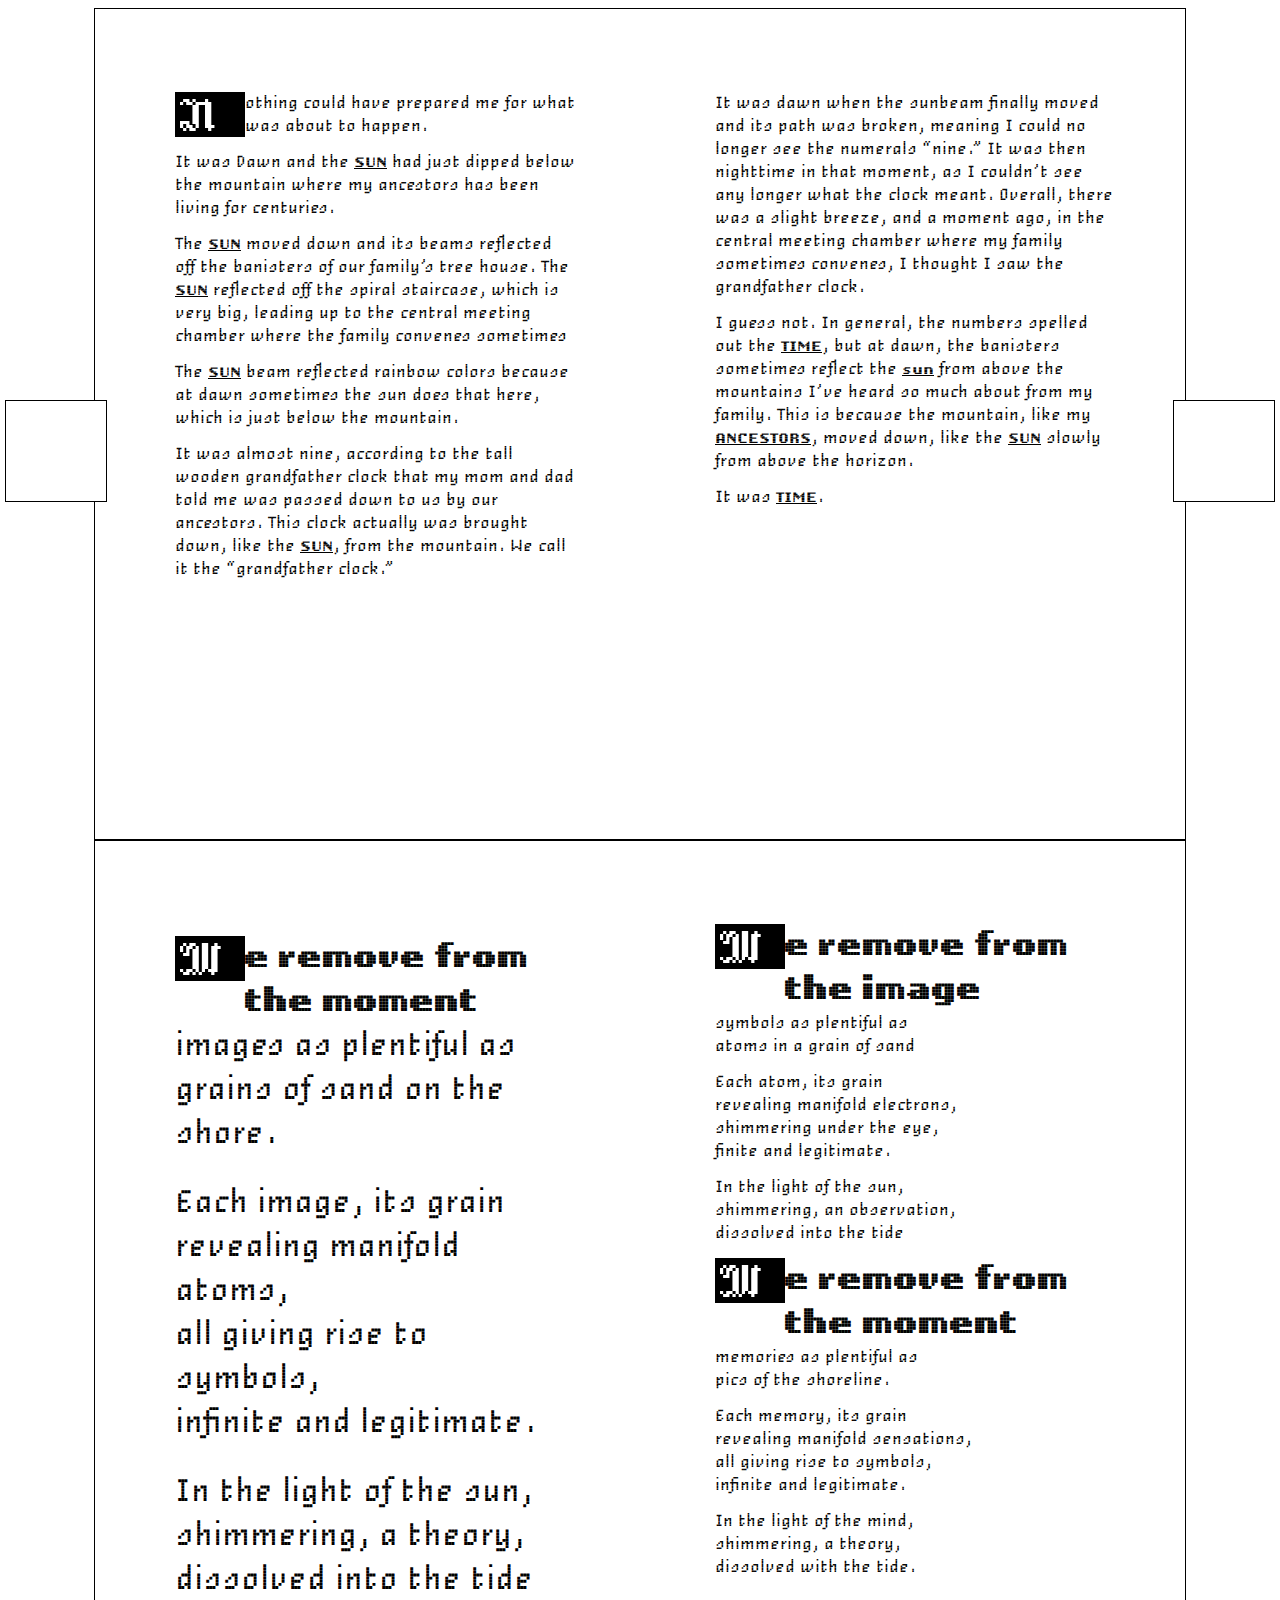
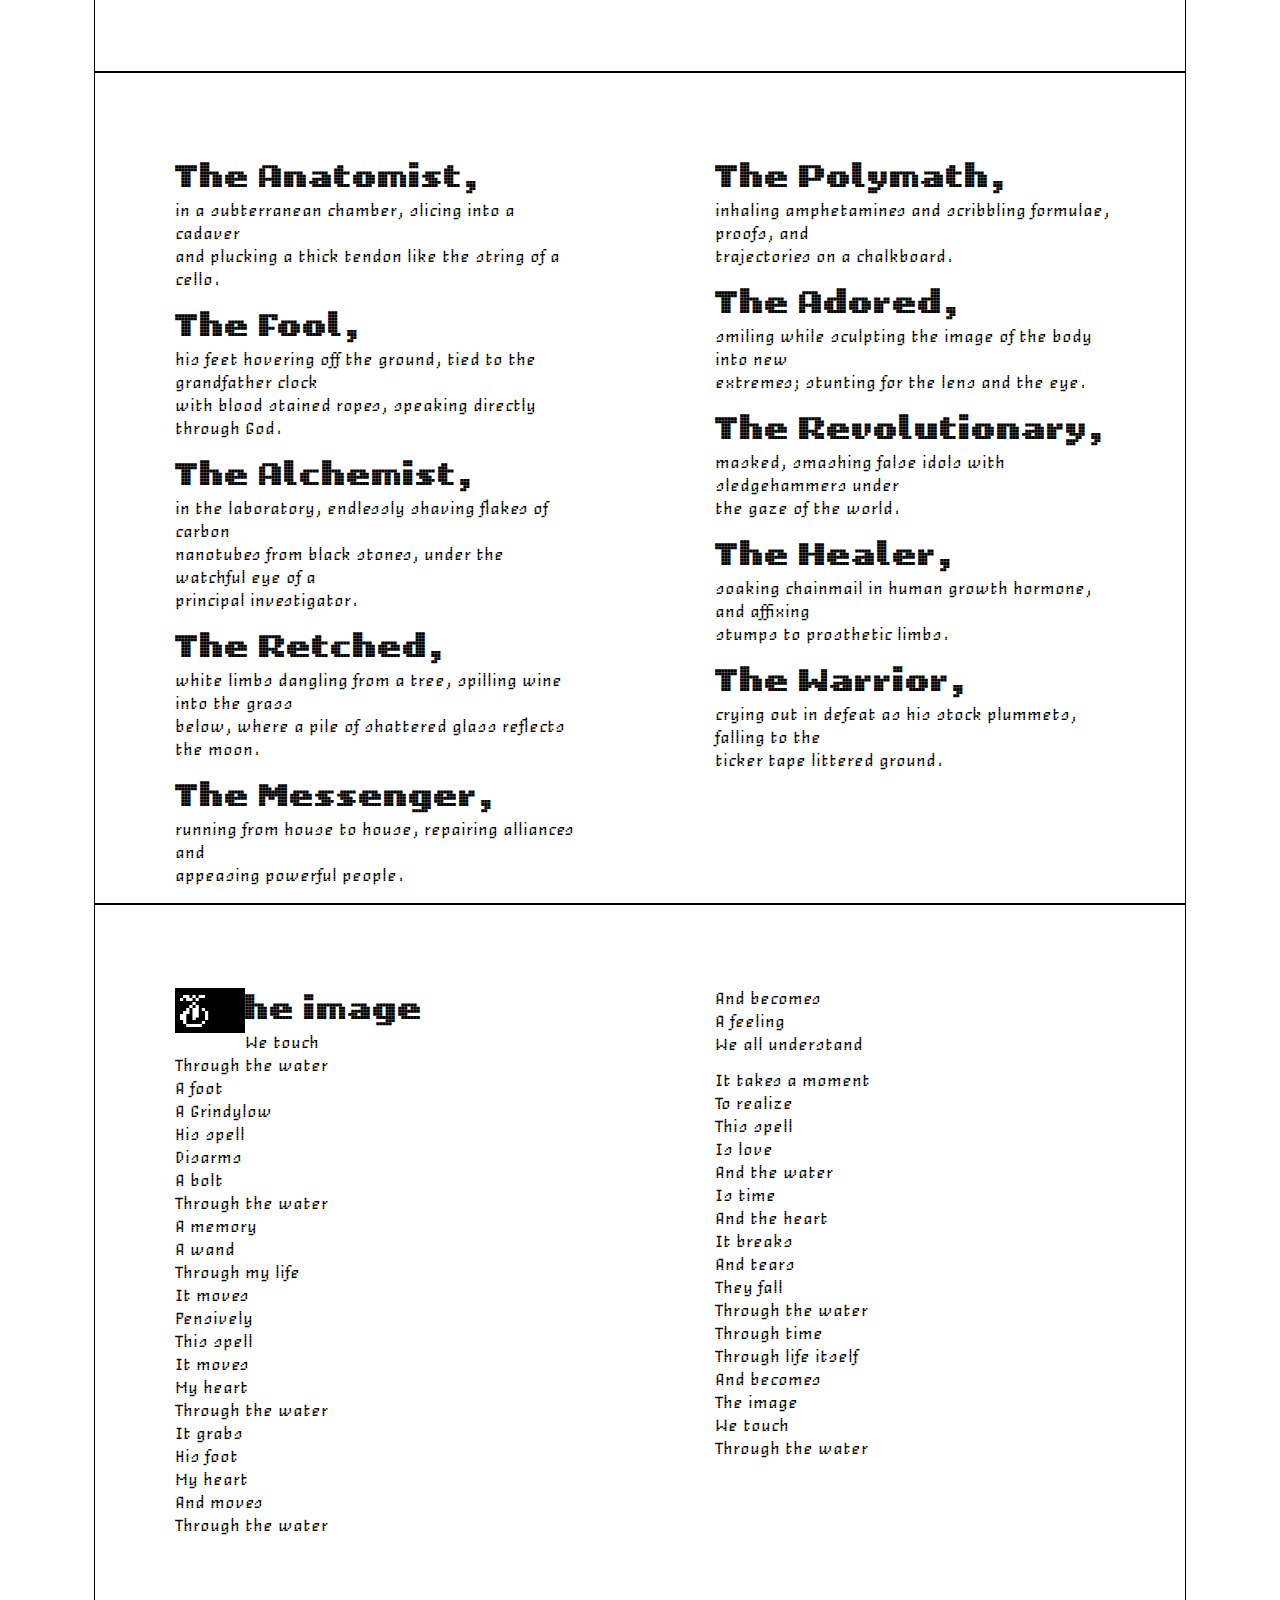
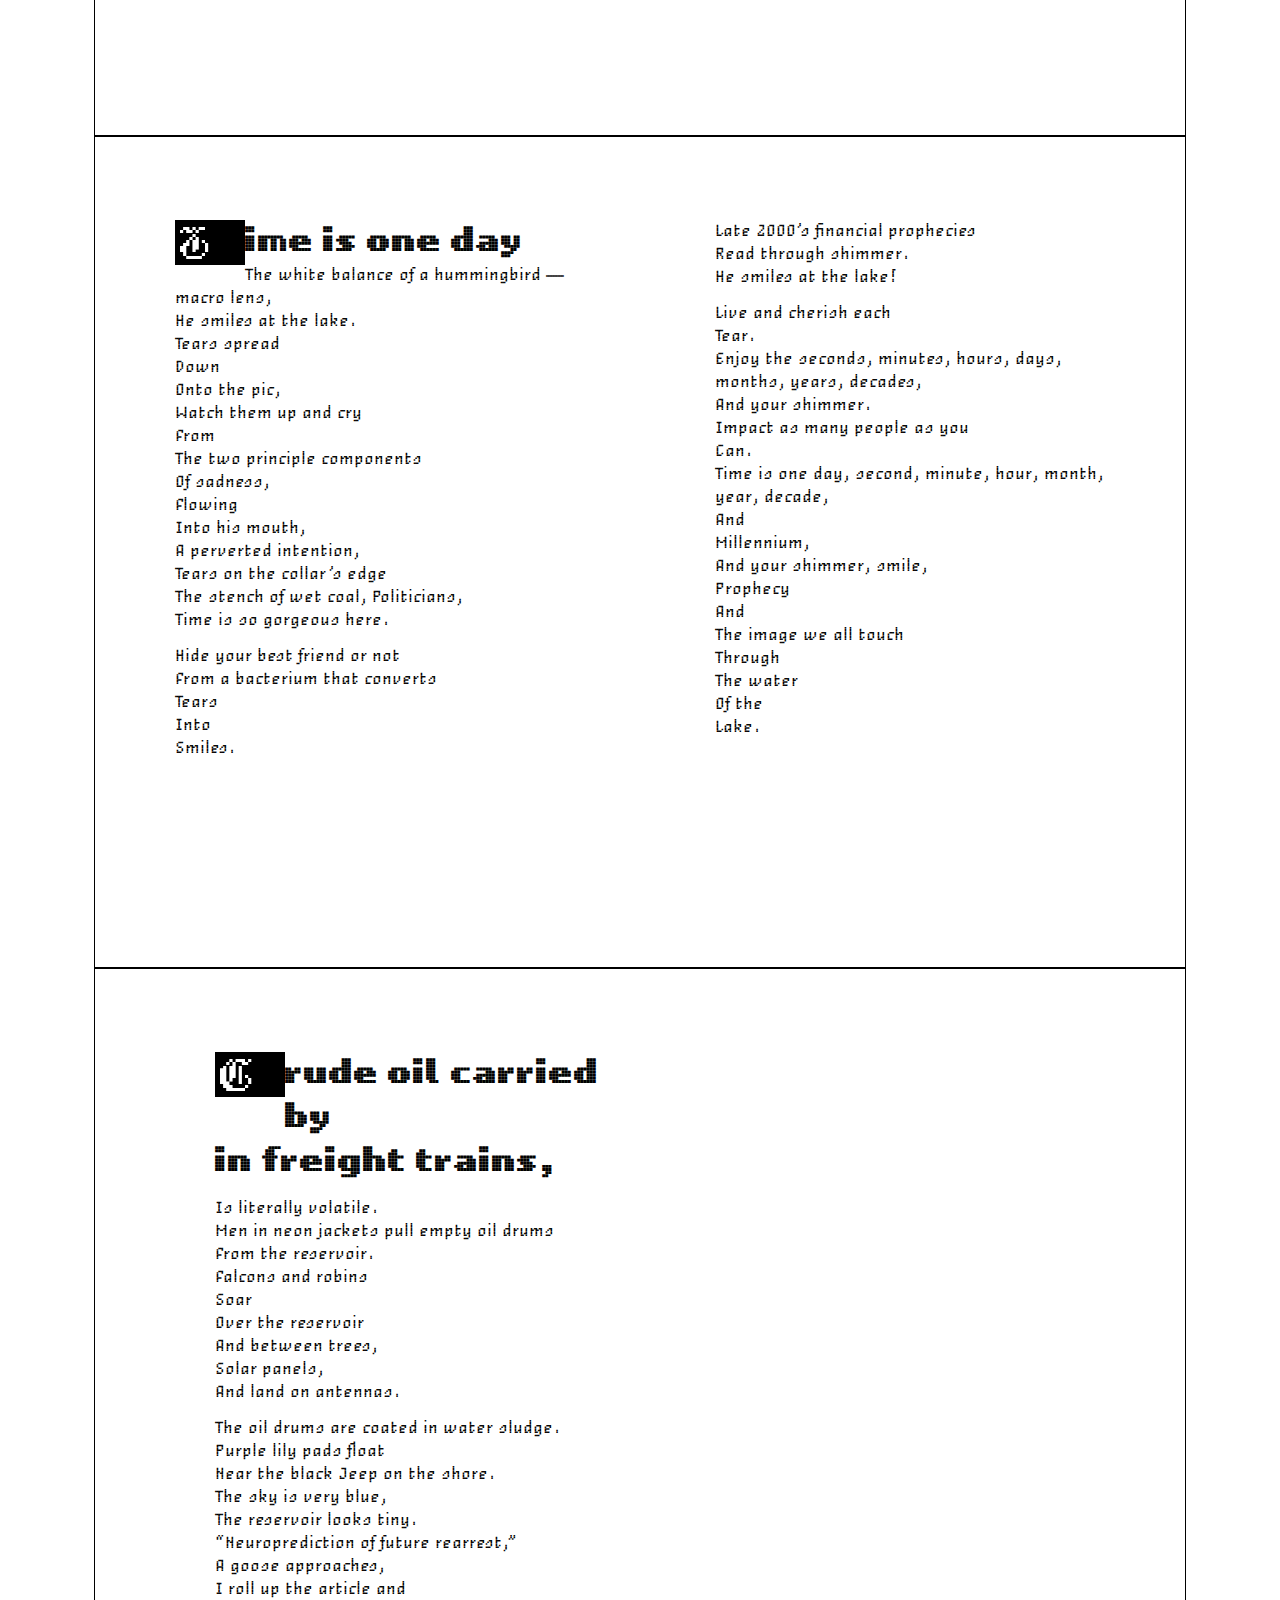
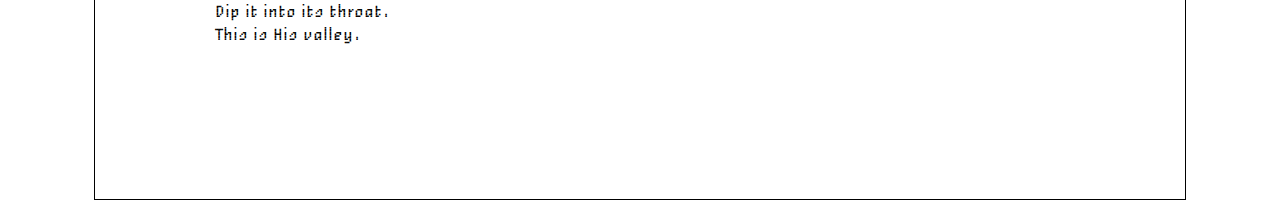
==== index.html @ 8c058c02 "arrows" ====
<!DOCTYPE html>
<html>
	<head>
		<title>TERUMAH</title>

		<link rel="stylesheet" type="text/css" href="css/style.css">

		<script src="js/jquery.js"></script>
		<script src="js/terumah.js"></script>
	</head>
	
	<body>
        <div id="up"></div>
		<div class="container">
			<div class="page" id="1">
                    <div class="left">
				<p><span class="char">N</span>othing could have prepared me for what was about to happen.</p>
				<p>It was Dawn and the <span class="sun">SUN</span> had just dipped below the mountain where my ancestors has been living for centuries.</p>
				<p>The <span class="sun">SUN</span> moved down and its beams reflected off the banisters of our family’s tree house. The <span class="sun">SUN</span> reflected off the spiral staircase, which is very big, leading up to the central meeting chamber where the family convenes sometimes</p>
				<p>The <span class="sun">SUN</span> beam reflected rainbow colors because at dawn sometimes the sun does that here, which is just below the mountain.</p>
				<p>It was almost nine, according to the tall wooden grandfather clock that my mom and dad told me was passed down to us by our ancestors. This clock actually was brought down, like the <span class="sun">SUN</span>, from the mountain. We call it the “grandfather clock.”</p>   
            </div>
                <div class="right">
				<p>It was dawn when the sunbeam finally moved and its path was broken, meaning I could no longer see the numerals “nine.” It was then nighttime in that moment, as I couldn’t see any longer what the clock meant. Overall, there was a slight breeze, and a moment ago, in the central meeting chamber where my family sometimes convenes, I thought I saw the grandfather clock.</p>
				<p>I guess not. In general, the numbers spelled out the <span class="time">TIME</span>, but at dawn, the banisters sometimes reflect the <span class="sun">sun</span> from above the mountains I’ve heard so much about from my family. This is because the mountain, like my <span class="ancestors">ANCESTORS</span>, moved down, like the <span class="sun">SUN</span> slowly from above the horizon.</p>
				<p>It was <span class="time">TIME</span>.</p>
			     </div>
        </div>
			<div class="page" id="2">
                <div class="left">
                    <div class="bigbody">
				<p>
					<span class="alt"><span class="char">W</span>e remove from the moment</span>
					<br>images as plentiful as 
					<br>grains of sand on the shore.
				</p>
				<p>
					Each image, its grain 
					<br>revealing manifold atoms, 
					<br>all giving rise to symbols, 
					<br>infinite and legitimate.
				</p>
				<p>
					In the light of the sun, 
					<br>shimmering, a theory, 
					<br>dissolved into the tide
				</p>
			</div>
            </div>        
                <div class="right">
				<p>
					<span class="alt"><span class="char">W</span>e remove from the image</span>
					<br>symbols as plentiful as 
					<br>atoms in a grain of sand
				</p>
				<p>
					Each atom, its grain 
					<br>revealing manifold electrons, 
					<br>shimmering under the eye, 
					<br>finite and legitimate.
				</p>
				<p>
					In the light of the sun, 
					<br>shimmering, an observation, 
					<br>dissolved into the tide
				</p>
				<p>
					<span class="alt"><span class="char">W</span>e remove from the moment</span>
					<br>memories as plentiful as 
					<br>pics of the shoreline.
				</p>
				<p>
					Each memory, its grain
					<br>revealing manifold sensations,
					<br>all giving rise to symbols,
					<br>infinite and legitimate.
				</p>
				<p>
					In the light of the mind, 
					<br>shimmering, a theory, 
					<br>dissolved with the tide.
				</p>
			</div>
            </div>
			<div class="page" id="3">
                <div class="left">
				<p>
					<span class="alt">The Anatomist,</span>
					<br>in a subterranean chamber, slicing into a cadaver 
					<br>and plucking a thick tendon like the string of a cello.
				</p>
				<p>
					<span class="alt">The Fool,</span>
					<br>his feet hovering off the ground, tied to the grandfather clock 
					<br>with blood stained ropes, speaking directly through God.
				</p>
				<p>
					<span class="alt">The Alchemist,</span>
					<br>in the laboratory, endlessly shaving flakes of carbon 
					<br>nanotubes from black stones, under the watchful eye of a 
					<br>principal investigator.
				</p>
				<p>
					<span class="alt">The Retched,</span>
					<br>white limbs dangling from a tree, spilling wine into the grass 
					<br>below, where a pile of shattered glass reflects the moon.
				</p>
				<p>
					<span class="alt">The Messenger,</span>
					<br>running from house to house, repairing alliances and 
					<br>appeasing powerful people.
				</p>
			</div>
			<div class="right">
				<p>
					<span class="alt">The Polymath,</span>
					<br>inhaling amphetamines and scribbling formulae, proofs, and 
					<br>trajectories on a chalkboard.
				</p>
				<p>
					<span class="alt">The Adored,</span>
					<br>smiling while sculpting the image of the body into new 
					<br>extremes; stunting for the lens and the eye.
				</p>
				<p>
					<span class="alt">The Revolutionary,</span>
					<br>masked, smashing false idols with sledgehammers under 
					<br>the gaze of the world.
				</p>
				<p>
					<span class="alt">The Healer,</span>
					<br>soaking chainmail in human growth hormone, and affixing 
					<br>stumps to prosthetic limbs.
				</p>
				<p>
					<span class="alt">The Warrior,</span>
					<br>crying out in defeat as his stock plummets, falling to the 
					<br>ticker tape littered ground.
				</p>
			</div>
            </div>    
			<div class="page" id="4">
                <div class="left">
				<p>
					<span class="alt"><span class="char">T</span>he image</span>
					<br>We touch
					<br>Through the water
					<br>A foot
					<br>A Grindylow
					<br>His spell
					<br>Disarms 
					<br>A bolt
					<br>Through the water
					<br>A memory
					<br>A wand
					<br>Through my life
					<br>It moves
					<br>Pensively
					<br>This spell
					<br>It moves
					<br>My heart
					<br>Through the water
					<br>It grabs
					<br>His foot
					<br>My heart
					<br>And moves
					<br>Through the water
				</p>
			</div>
			<div class="right">
				<p>
					And becomes
					<br>A feeling
					<br>We all understand
				</p>
				<p>
					It takes a moment
					<br>To realize
					<br>This spell
					<br>Is love
					<br>And the water
					<br>Is time
					<br>And the heart
					<br>It breaks
					<br>And tears
					<br>They fall
					<br>Through the water
					<br>Through time
					<br>Through life itself
					<br>And  becomes
					<br>The image 
					<br>We touch 
					<br>Through the water
				</p>
			</div>
             </div>   
			<div class="page" id="5">
                <div class="left">
				<p>
					<span class="alt"><span class="char">T</span>ime is one day</span>
					<br>The white balance of a hummingbird — macro lens, 
					<br>He smiles at the lake.
					<br>Tears spread
					<br>Down
					<br>Onto the pic,
					<br>Watch them up and cry
					<br>From
					<br>The two principle components 
					<br>Of sadness,
					<br>Flowing
					<br>Into his mouth,
					<br>A perverted intention,
					<br>Tears on the collar’s edge
					<br>The stench of wet coal, Politicians,
					<br>Time is so gorgeous here.
				</p>
				<p>
					Hide your best friend or not 
					<br>From a bacterium that converts 
					<br>Tears
					<br>Into
					<br>Smiles.
				</p>
			</div>
			<div class="right">
				<p>
					Late 2000’s financial prophecies 
					<br>Read through shimmer.
					<br>He smiles at the lake!
				</p>
				<p>
					Live and cherish each
					<br>Tear.
					<br>Enjoy the seconds, minutes, hours, days, months, years, decades, 
                    <br>And your shimmer.
					<br>Impact as many people as you
					<br>Can.
					<br>Time is one day, second, minute, hour, month, year, decade,
					<br>And
					<br>Millennium,
					<br>And your shimmer, smile,
					<br>Prophecy
					<br>And
					<br>The image we all touch
					<br>Through
					<br>The water
					<br>Of the
					<br>Lake.
				</p>
			</div>
            </div>
			<div class="page" id="6">
                <div class="right">
				<p> <span class="alt">
					<span class="char">C</span>rude oil carried by
					<br>in freight trains,
				</span> </p>
				<p>
					Is literally volatile.
					<br>Men in neon jackets pull empty oil drums 
					<br>From the reservoir.
					<br>Falcons and robins
					<br>Soar
					<br>Over the reservoir
					<br>And between trees,
					<br>Solar panels,
					<br>And land on antennas.
				</p>
				<p>
					The oil drums are coated in water sludge. 
					<br>Purple lily pads float
					<br>Near the black Jeep on the shore.
					<br>The sky is very blue,
					<br>The reservoir looks tiny. 
					<br>“Neuroprediction of future rearrest,”
					<br>A goose approaches,
					<br>I roll up the article and
					<br>Dip it into its throat.
					<br>This is His valley.
				</p>
			</div>
            </div>
		</div>
        <div id="down"></div>
	</body>
</html>
---- css/style.css ----
@font-face {
    font-family: 'Cross';
    src: url('../fonts/cross-stitch-blackletter-webfont.eot');
    src: url('../fonts/cross-stitch-blackletter-webfont.eot?#iefix') format('embedded-opentype'),
         url('../fonts/cross-stitch-blackletter-webfont.woff2') format('woff2'),
         url('../fonts/cross-stitch-blackletter-webfont.woff') format('woff'),
         url('../fonts/cross-stitch-blackletter-webfont.ttf') format('truetype'),
         url('../fonts/cross-stitch-blackletter-webfont.svg#cross_stitch_blackletterRg') format('svg');
    font-weight: normal;
    font-style: normal;
}

@font-face {
    font-family: 'Unibody Black';
    src: url('../fonts/Unibody8Pro-Black.otf');
}


@font-face {
    font-family: 'Unibody Bold';
    src: url('../fonts/Unibody8Pro-Bold.otf');
    font-weight: bold;
    font-style: bold;
}

@font-face {
    font-family: 'Unibody';
    src: url('../fonts/Unibody8Pro-RegularItalic.otf');
    font-weight: normal;
    font-style: normal;
}

body {
	font-family: 'Unibody';
    font-size: 13px;
}

.container {
    margin: 0 auto;
}

.bigbody {
    font-family: 'Unibody';
    font-size: 25px;
}


.sun, .time, .ancestors {
    font-size: 11px;
	font-family: 'Unibody Bold';
	font-weight: bold;
	text-decoration: underline;
}

.alt {
	font-family: 'Unibody Black';

    font-size: 25px
}

.char {
	font-size: 50px;
	color: white;
	background: black;
	padding: 5px;
	font-family: "Cross", monospace;
	float: left;
	display: inline;
}

.page {
    padding-top: 40px;
    padding-right:40px;
    padding-bottom: 40px;
    padding-left: 50px;
    border: 1px solid black;
    width: 1000px;
    height: 750px;
    margin: 0 auto;
}

.left {
    float: left;
    width: 40%;
    padding: 3%;
    padding-right: 7%;
}

.right {
    float: left;
    width: 40%;
    padding: 3%;
    padding-left: 7%;
}

#down, #up {
    border: 1px solid black;
    background: white;
    min-height: 100px;
    min-width: 100px;
    top: calc(50% - 50px);
    position: fixed;
}

#up {
    left: 5px;
}

#down {
    right: 5px;
}
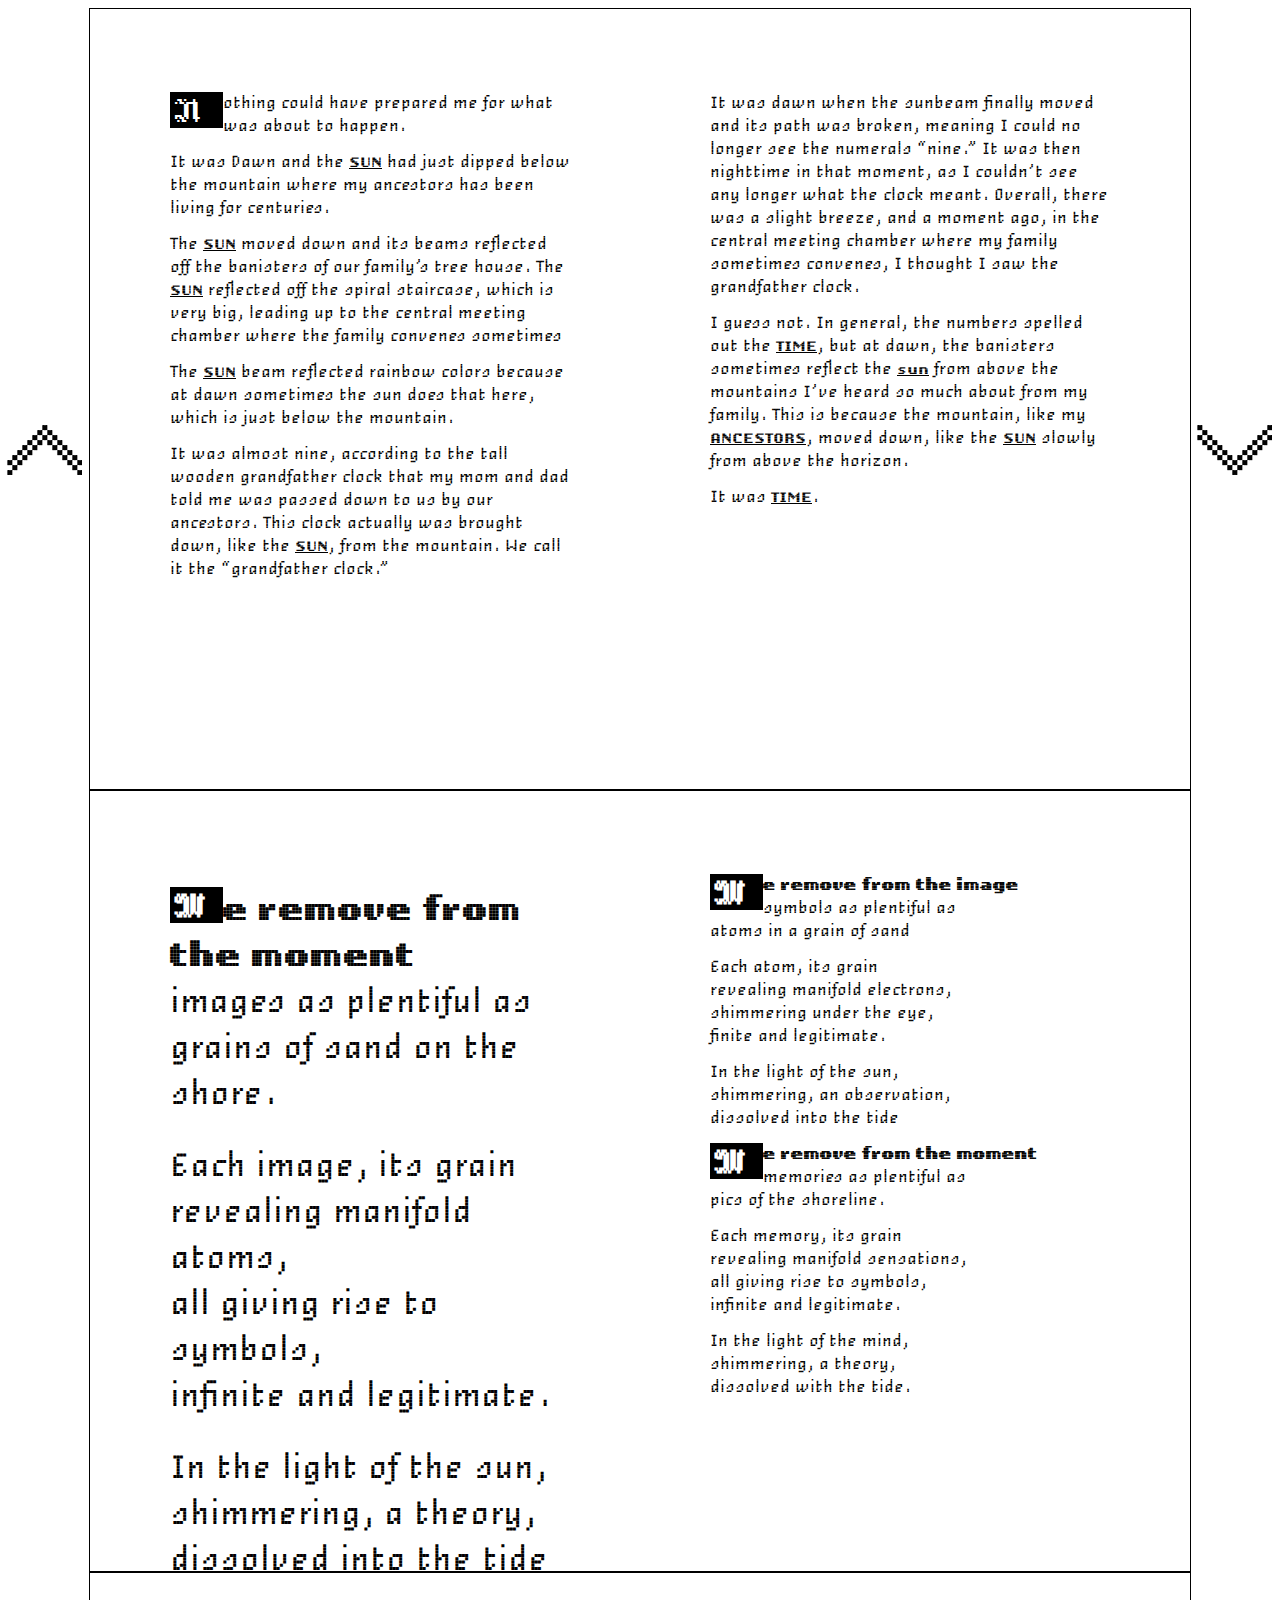
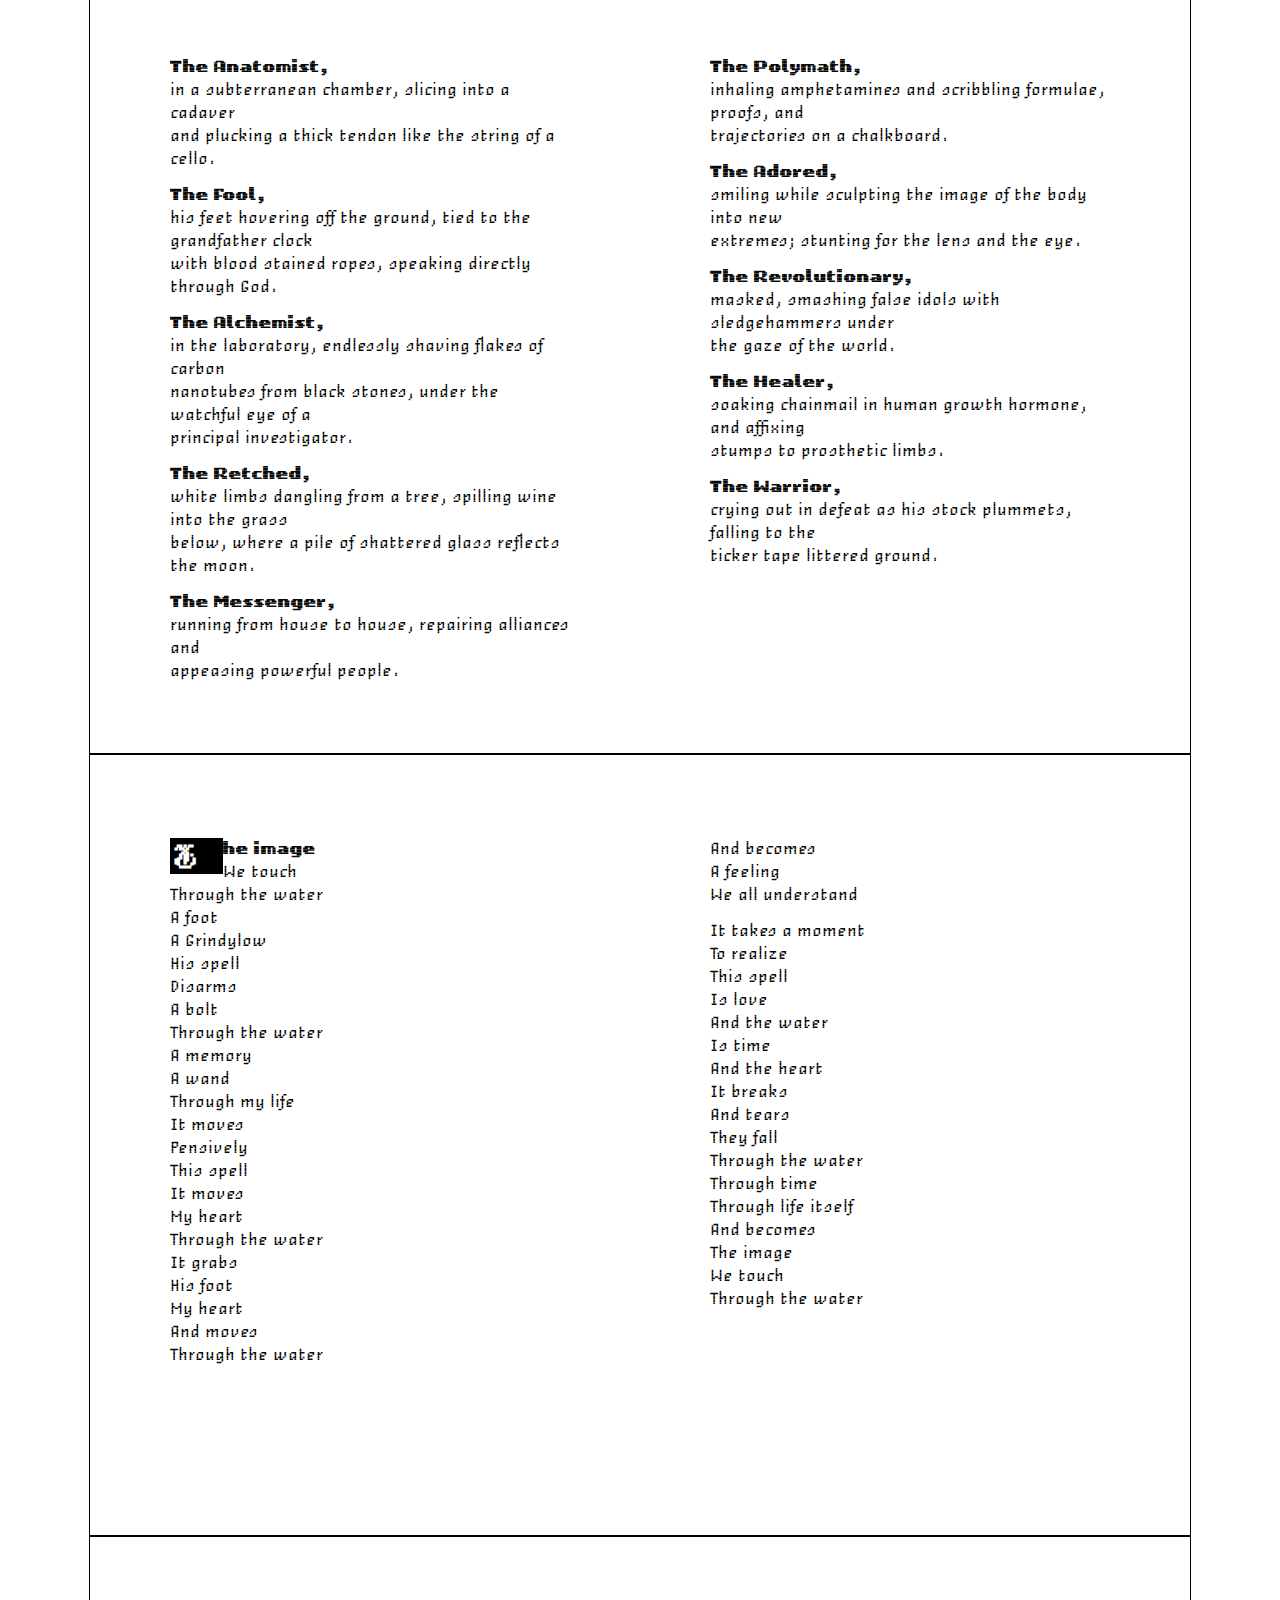
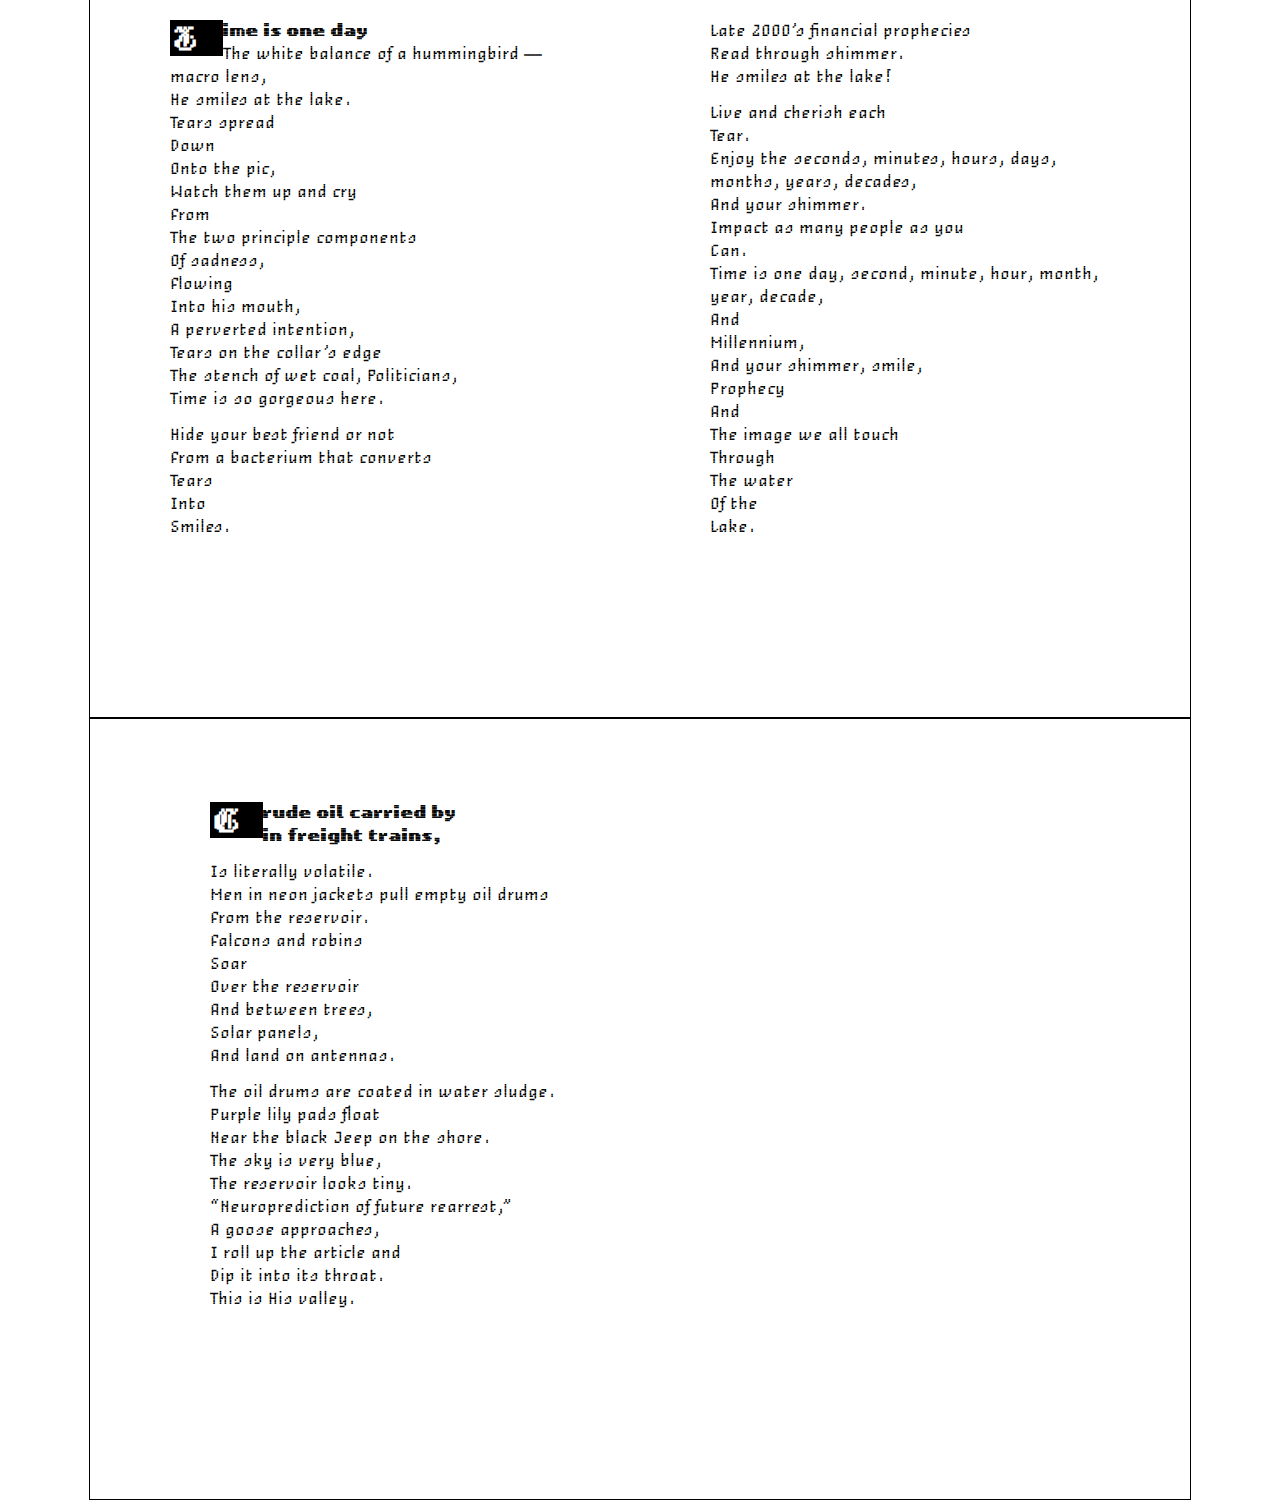
==== commit d680031a: "format fixed" ====
--- a/index.html
+++ b/index.html
@@ -46,7 +46,7 @@
 					<br>dissolved into the tide
 				</p>
 			</div>
-            </div>        
+                    </div>
                 <div class="right">
 				<p>
 					<span class="alt"><span class="char">W</span>e remove from the image</span>
--- a/css/style.css
+++ b/css/style.css
@@ -30,21 +30,20 @@
     font-style: normal;
 }
 
+html {
+    cursor: url('../cursor/frowny1.png'), move;
+}
+
 body {
 	font-family: 'Unibody';
     font-size: 13px;
 }
 
-.container {
-    margin: 0 auto;
+.bigbody {
+	font-family: 'Unibody';
+    font-size: 26px;
 }
-
-.bigbody {
-    font-family: 'Unibody';
-    font-size: 25px;
-}
-
-
+    
 .sun, .time, .ancestors {
     font-size: 11px;
 	font-family: 'Unibody Bold';
@@ -54,12 +53,11 @@
 
 .alt {
 	font-family: 'Unibody Black';
-
-    font-size: 25px
+	font-weight: bold;
 }
 
 .char {
-	font-size: 50px;
+	font-size: 36px;
 	color: white;
 	background: black;
 	padding: 5px;
@@ -70,12 +68,12 @@
 
 .page {
     padding-top: 40px;
-    padding-right:40px;
+    padding-right: 50px;
     padding-bottom: 40px;
     padding-left: 50px;
     border: 1px solid black;
     width: 1000px;
-    height: 750px;
+    height: 700px;
     margin: 0 auto;
 }
 
@@ -84,6 +82,7 @@
     width: 40%;
     padding: 3%;
     padding-right: 7%;
+    height: 300px;
 }
 
 .right {
@@ -94,18 +93,18 @@
 }
 
 #down, #up {
-    border: 1px solid black;
-    background: white;
-    min-height: 100px;
-    min-width: 100px;
-    top: calc(50% - 50px);
+    min-height: 80px;
+    min-width: 80px;
+    top: calc(50% - 40px);
     position: fixed;
 }
 
 #up {
+    background: url("../arrows/arrow1.png");
     left: 5px;
 }
 
 #down {
+    background: url("../arrows/arrow2.png");
     right: 5px;
 }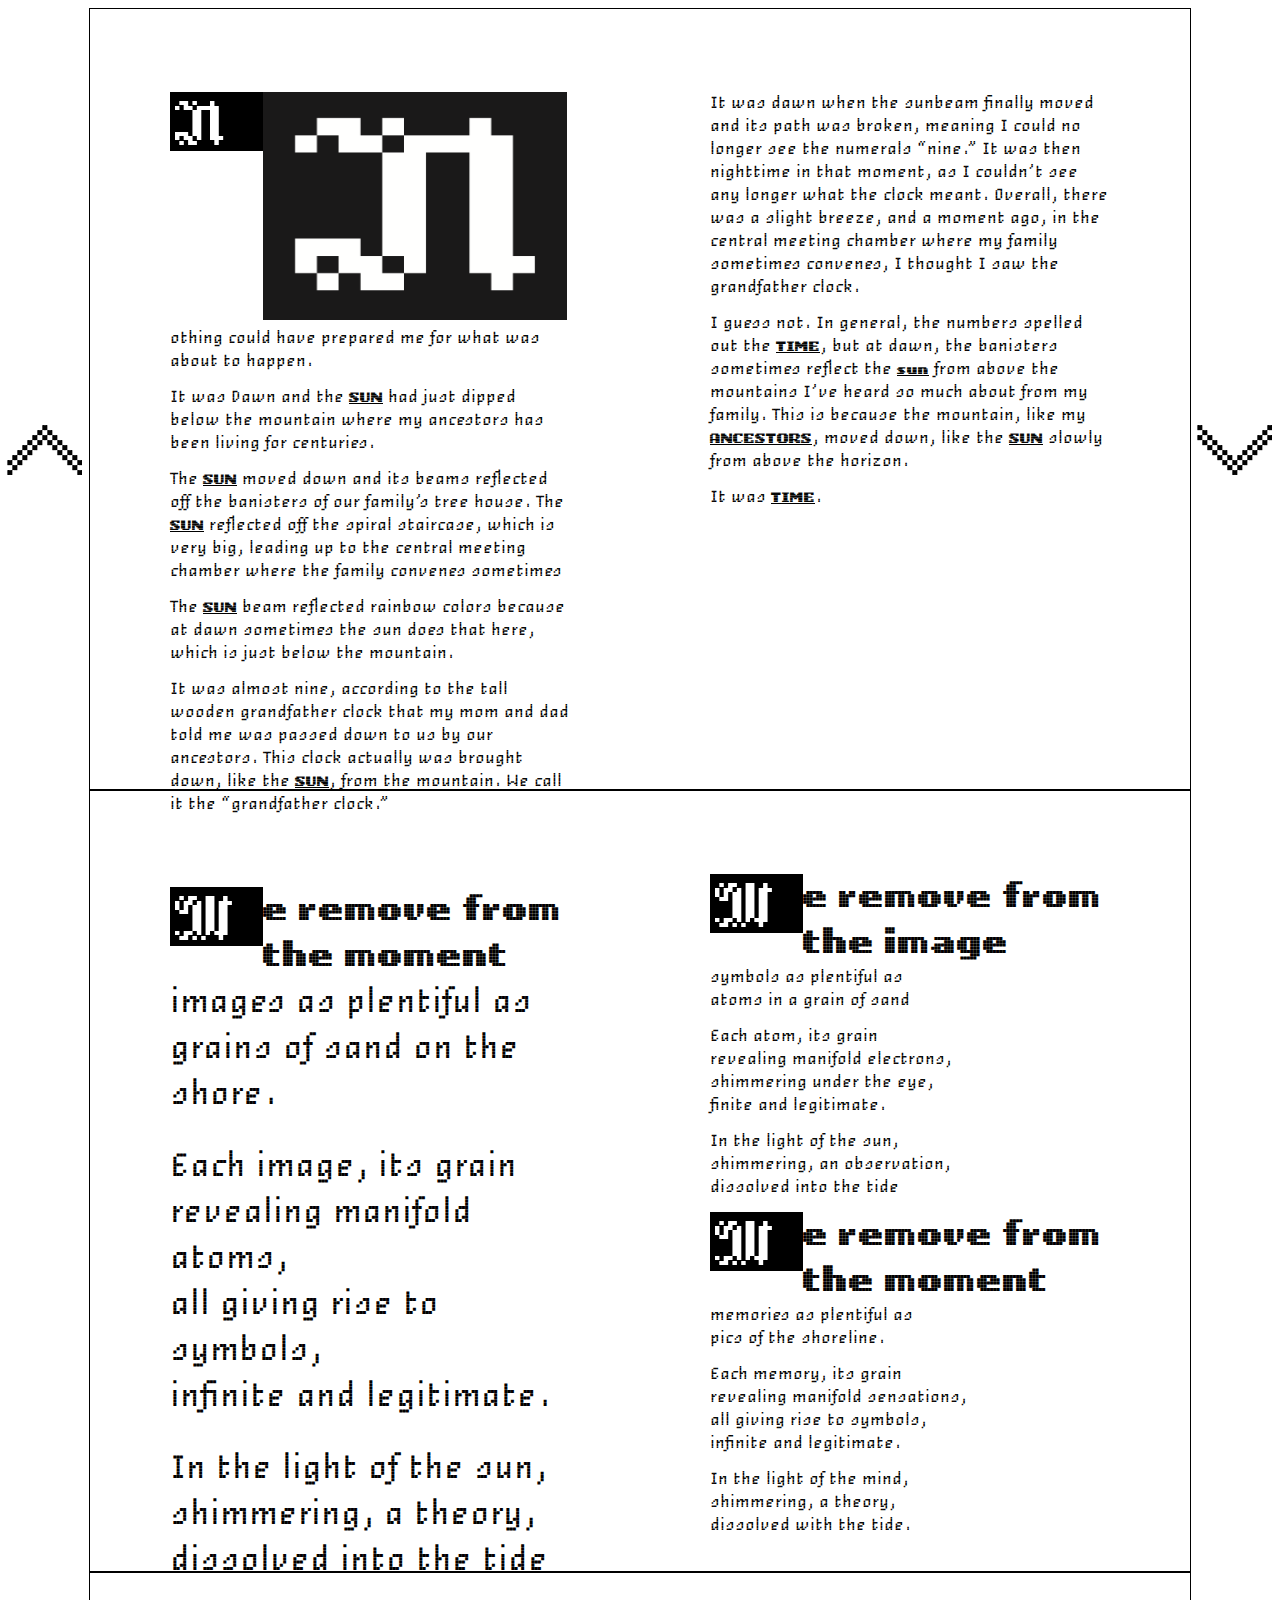
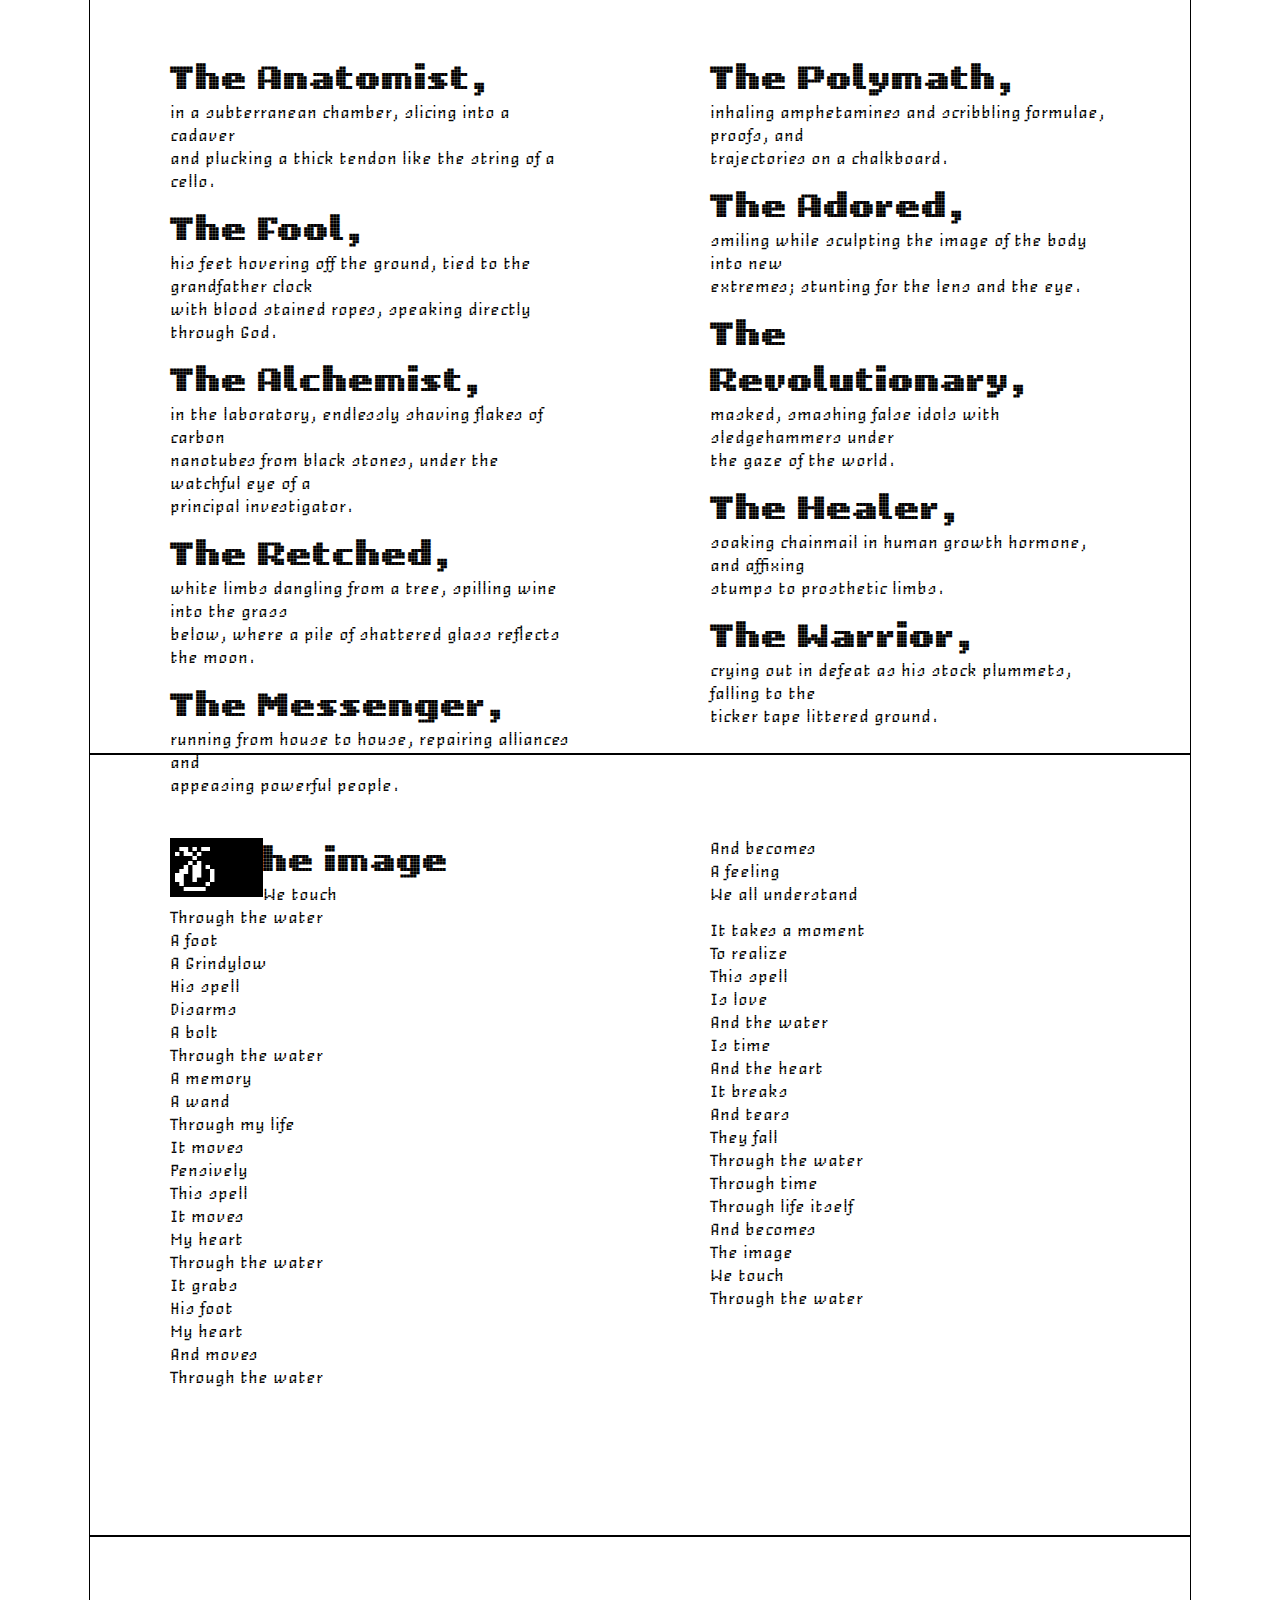
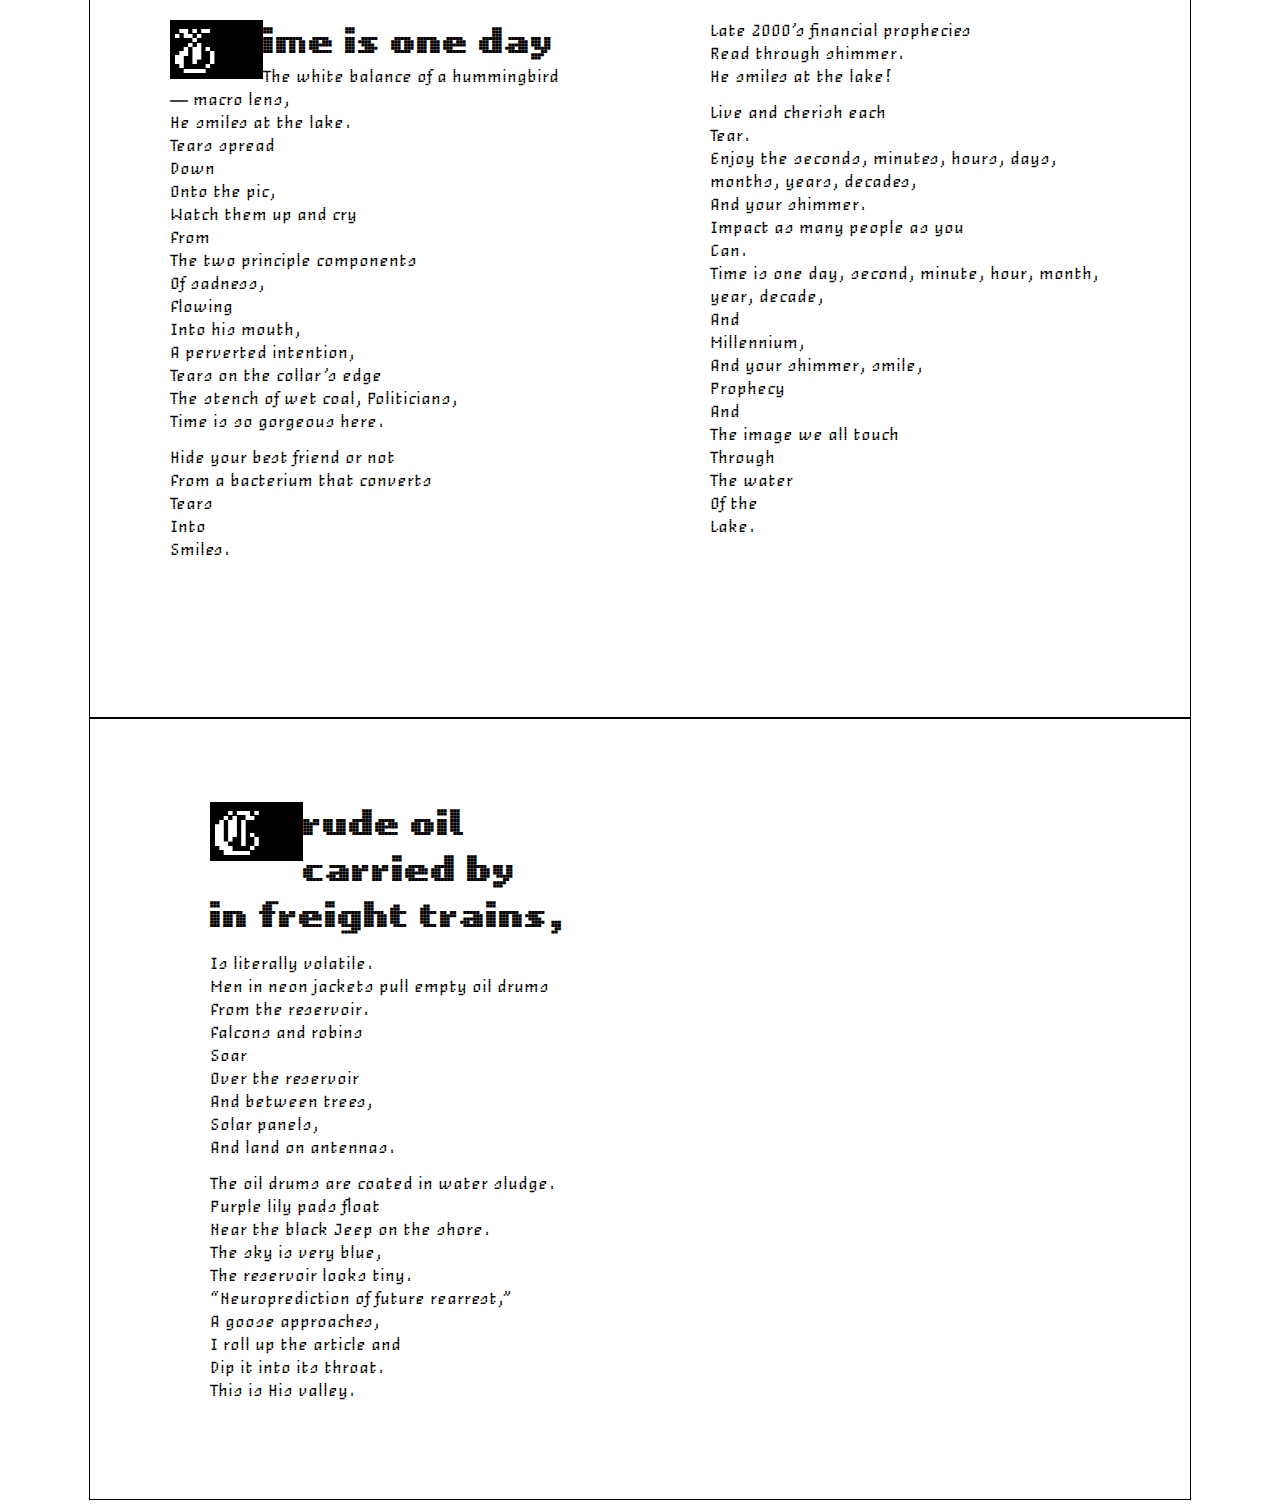
==== commit cd4dbf7f: "hehe :3" ====
--- a/index.html
+++ b/index.html
@@ -14,7 +14,8 @@
 		<div class="container">
 			<div class="page" id="1">
                     <div class="left">
-				<p><span class="char">N</span>othing could have prepared me for what was about to happen.</p>
+				<p><span class="char">N</span>
+                    <img src="bigletters/n.png" style="width:304px;height:228px">othing could have prepared me for what was about to happen.</p>
 				<p>It was Dawn and the <span class="sun">SUN</span> had just dipped below the mountain where my ancestors has been living for centuries.</p>
 				<p>The <span class="sun">SUN</span> moved down and its beams reflected off the banisters of our family’s tree house. The <span class="sun">SUN</span> reflected off the spiral staircase, which is very big, leading up to the central meeting chamber where the family convenes sometimes</p>
 				<p>The <span class="sun">SUN</span> beam reflected rainbow colors because at dawn sometimes the sun does that here, which is just below the mountain.</p>
--- a/css/style.css
+++ b/css/style.css
@@ -46,18 +46,18 @@
     
 .sun, .time, .ancestors {
     font-size: 11px;
-	font-family: 'Unibody Bold';
+	font-family: 'Unibody Black';
 	font-weight: bold;
 	text-decoration: underline;
 }
 
 .alt {
 	font-family: 'Unibody Black';
-	font-weight: bold;
+    font-size: 26px;
 }
 
 .char {
-	font-size: 36px;
+	font-size: 70px;
 	color: white;
 	background: black;
 	padding: 5px;
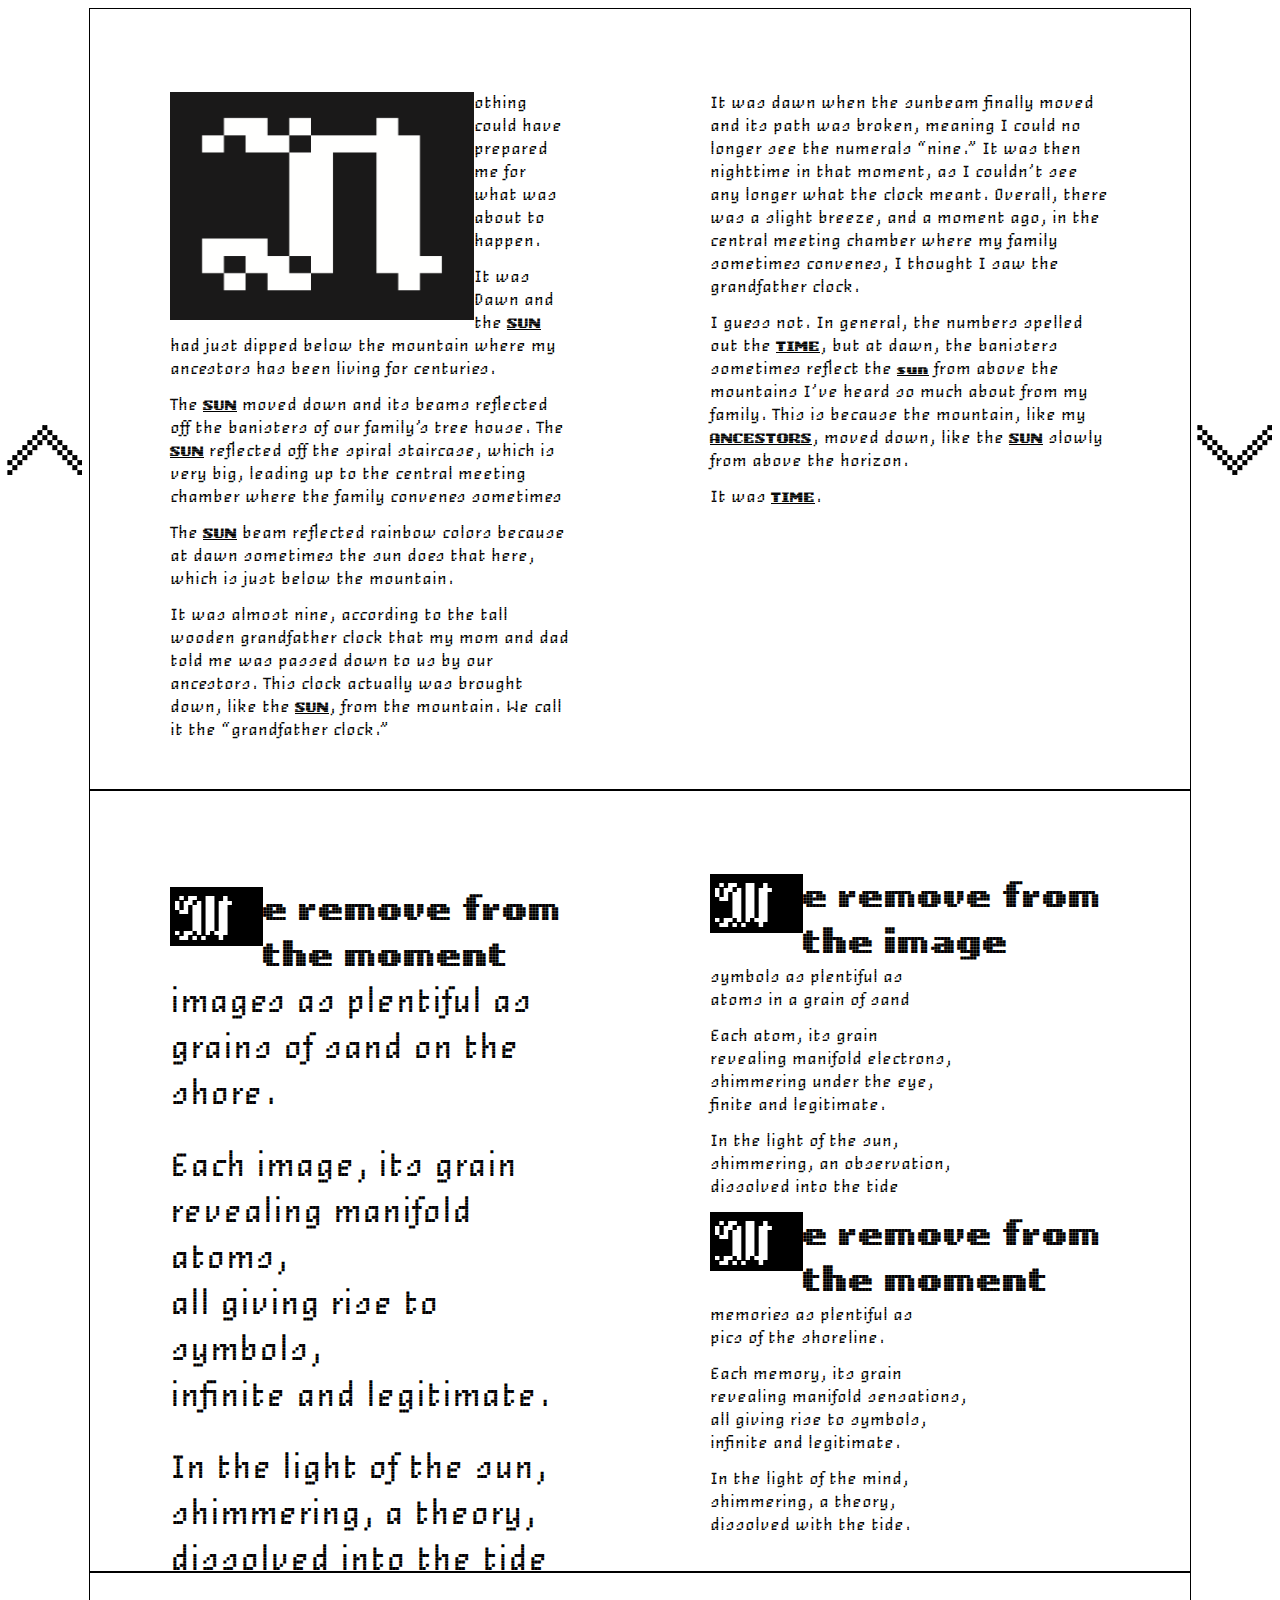
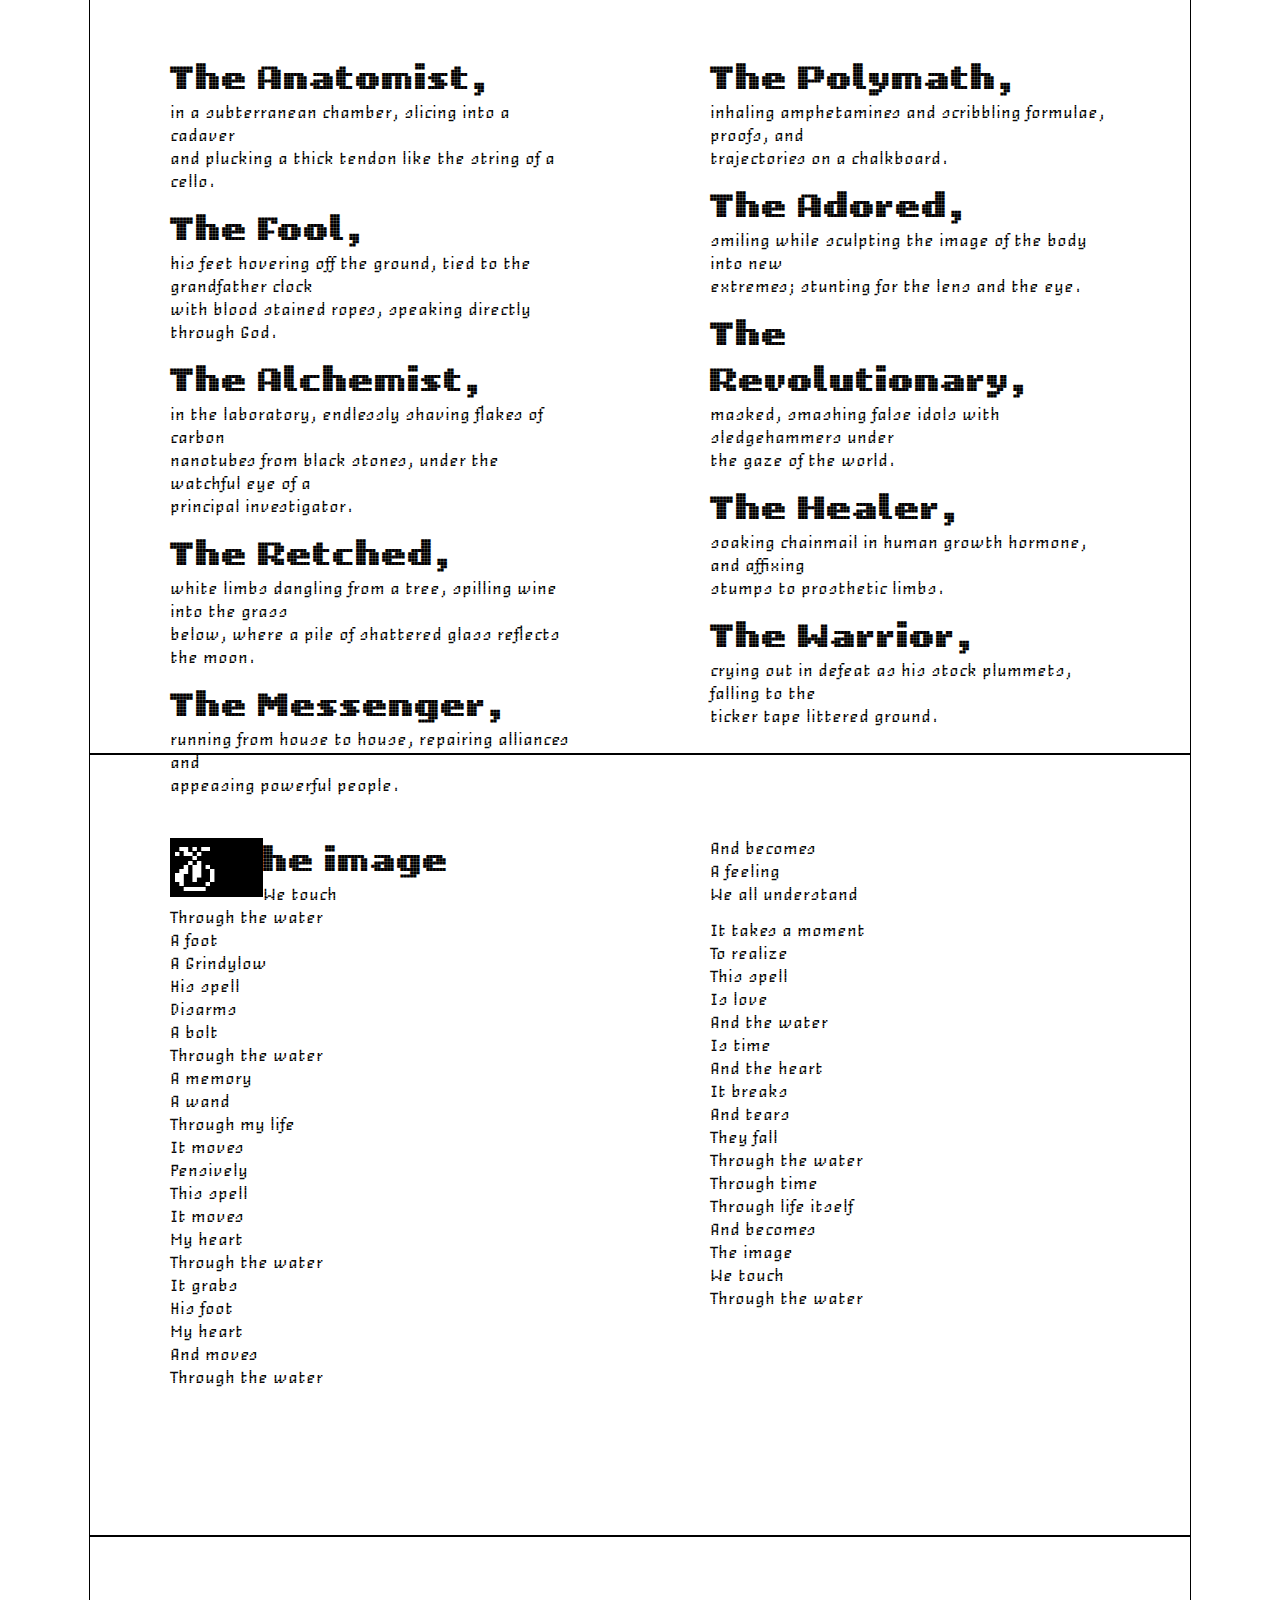
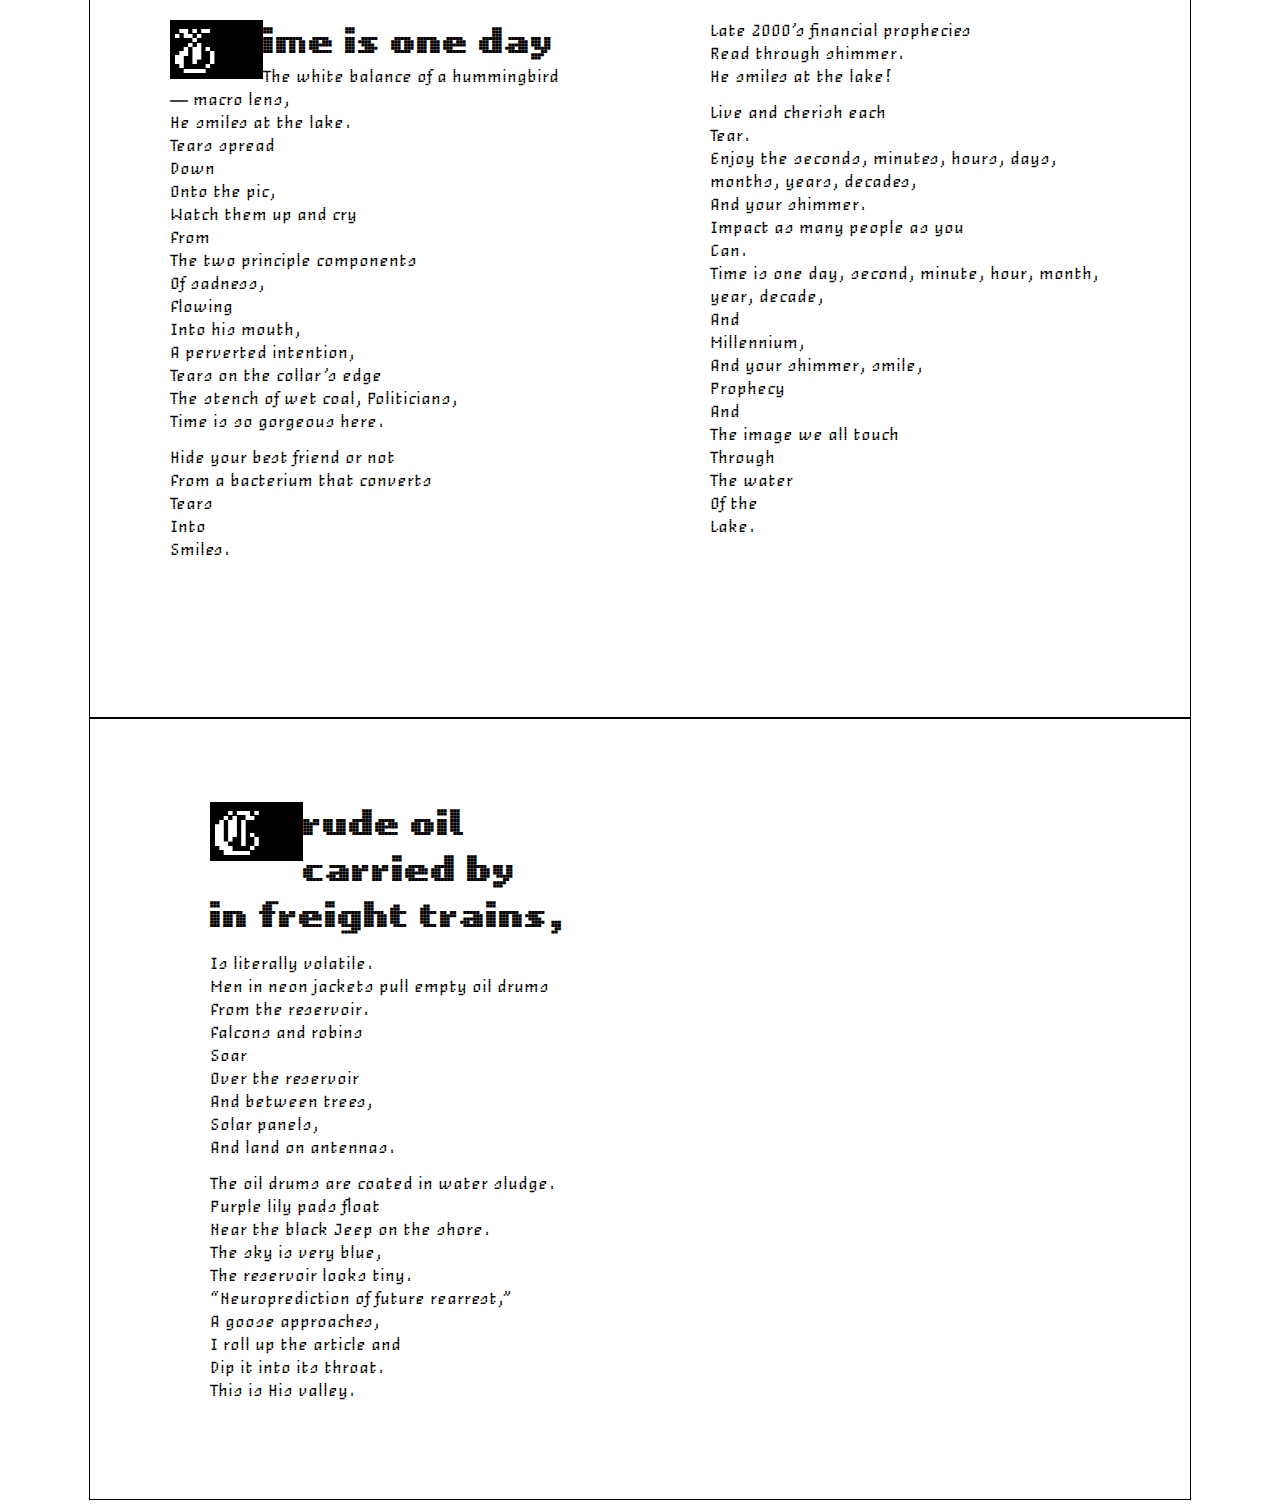
==== commit 3820851b: "whatever" ====
--- a/index.html
+++ b/index.html
@@ -10,12 +10,11 @@
 	</head>
 	
 	<body>
-        <div id="up"></div>
 		<div class="container">
 			<div class="page" id="1">
                     <div class="left">
-				<p><span class="char">N</span>
-                    <img src="bigletters/n.png" style="width:304px;height:228px">othing could have prepared me for what was about to happen.</p>
+				<p>
+                    <img src="bigletters/n.png" style="width:304px;height:228px;float:left;">othing could have prepared me for what was about to happen.</p>
 				<p>It was Dawn and the <span class="sun">SUN</span> had just dipped below the mountain where my ancestors has been living for centuries.</p>
 				<p>The <span class="sun">SUN</span> moved down and its beams reflected off the banisters of our family’s tree house. The <span class="sun">SUN</span> reflected off the spiral staircase, which is very big, leading up to the central meeting chamber where the family convenes sometimes</p>
 				<p>The <span class="sun">SUN</span> beam reflected rainbow colors because at dawn sometimes the sun does that here, which is just below the mountain.</p>
@@ -282,6 +281,7 @@
 			</div>
             </div>
 		</div>
+        <div id="up"></div>
         <div id="down"></div>
 	</body>
 </html>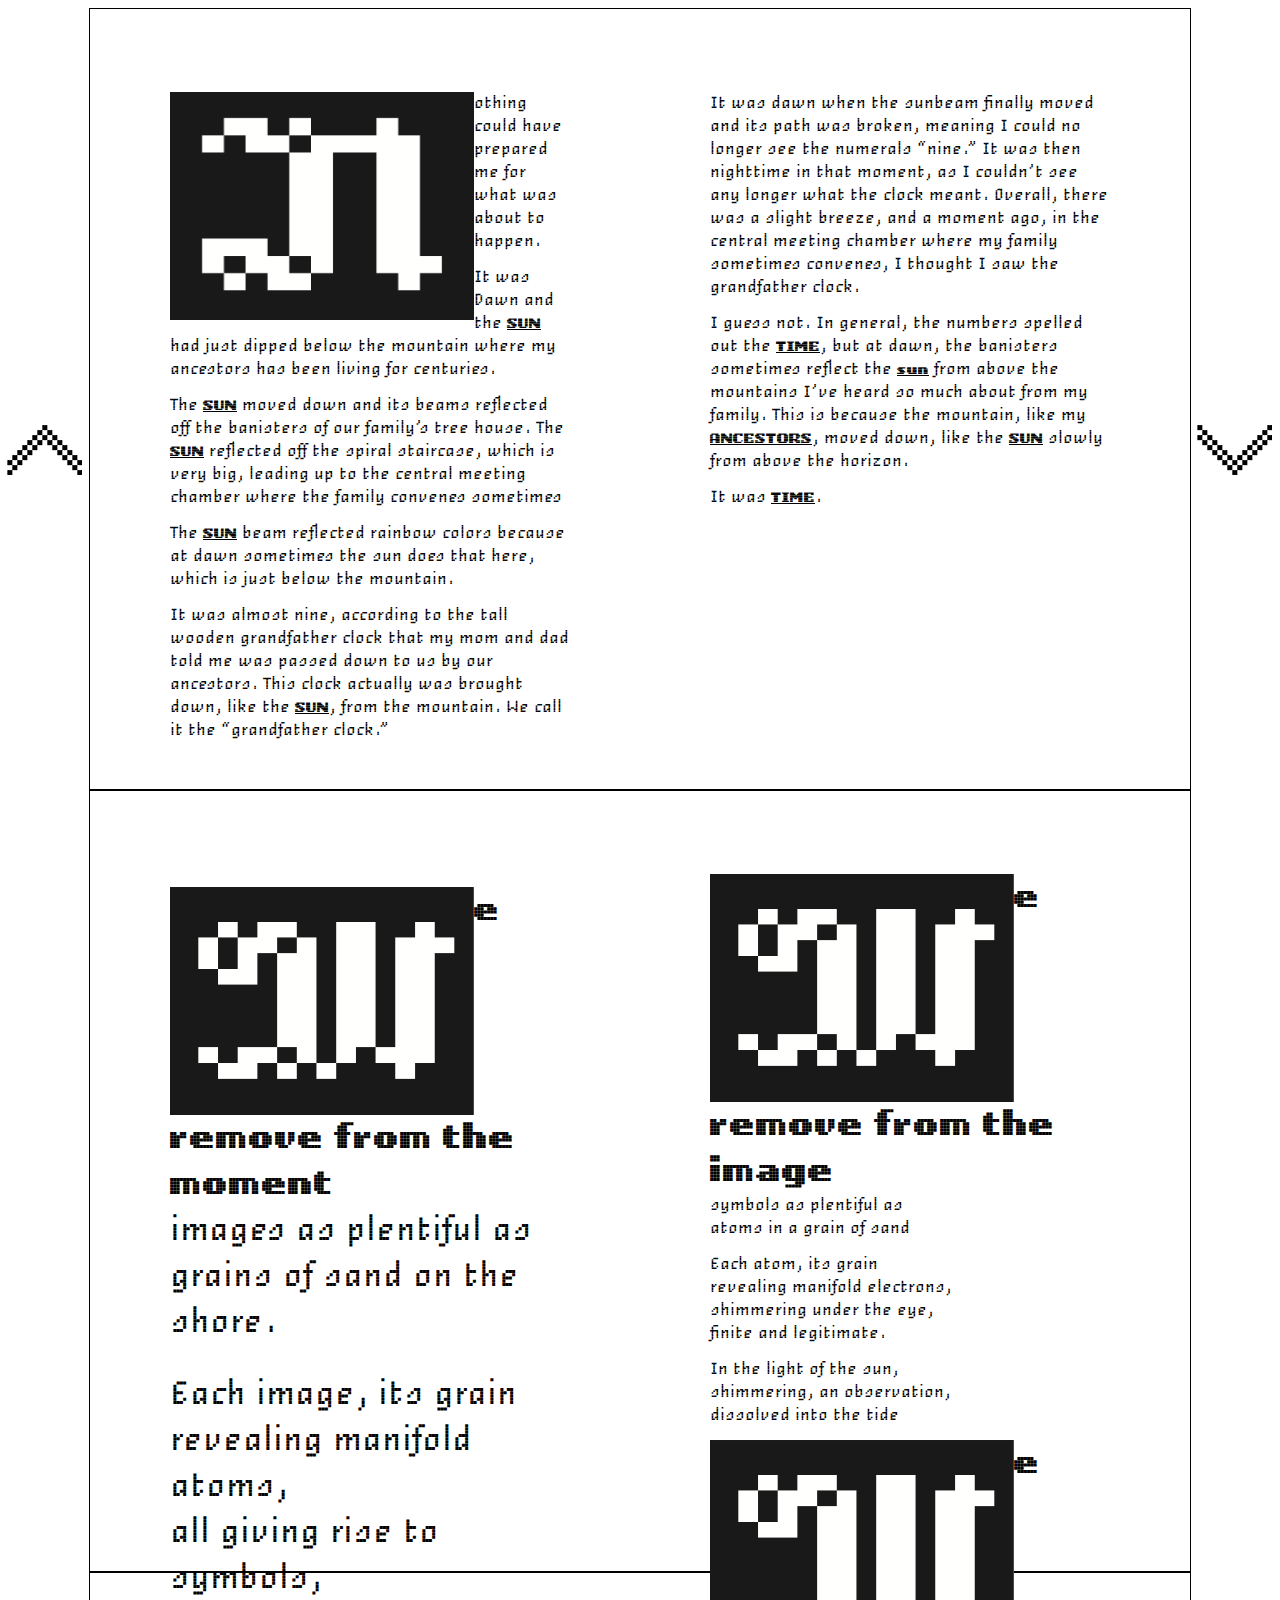
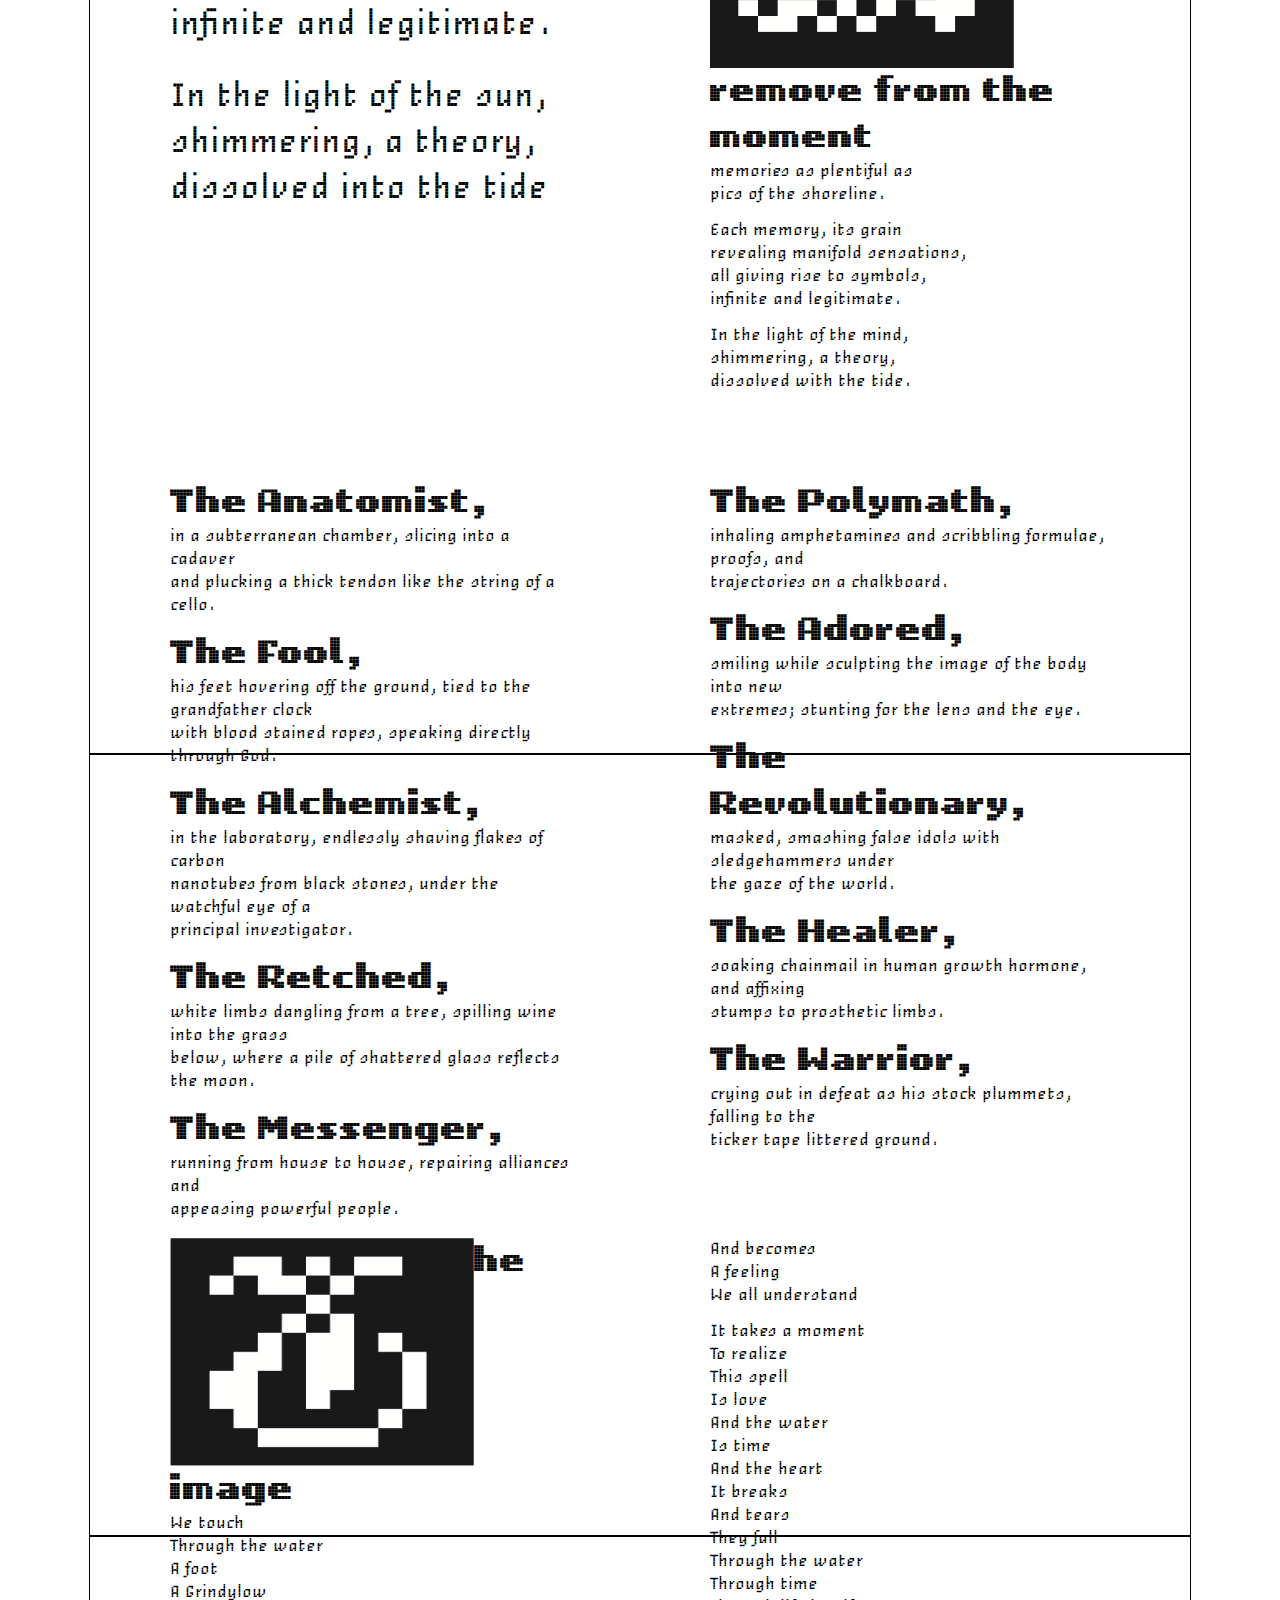
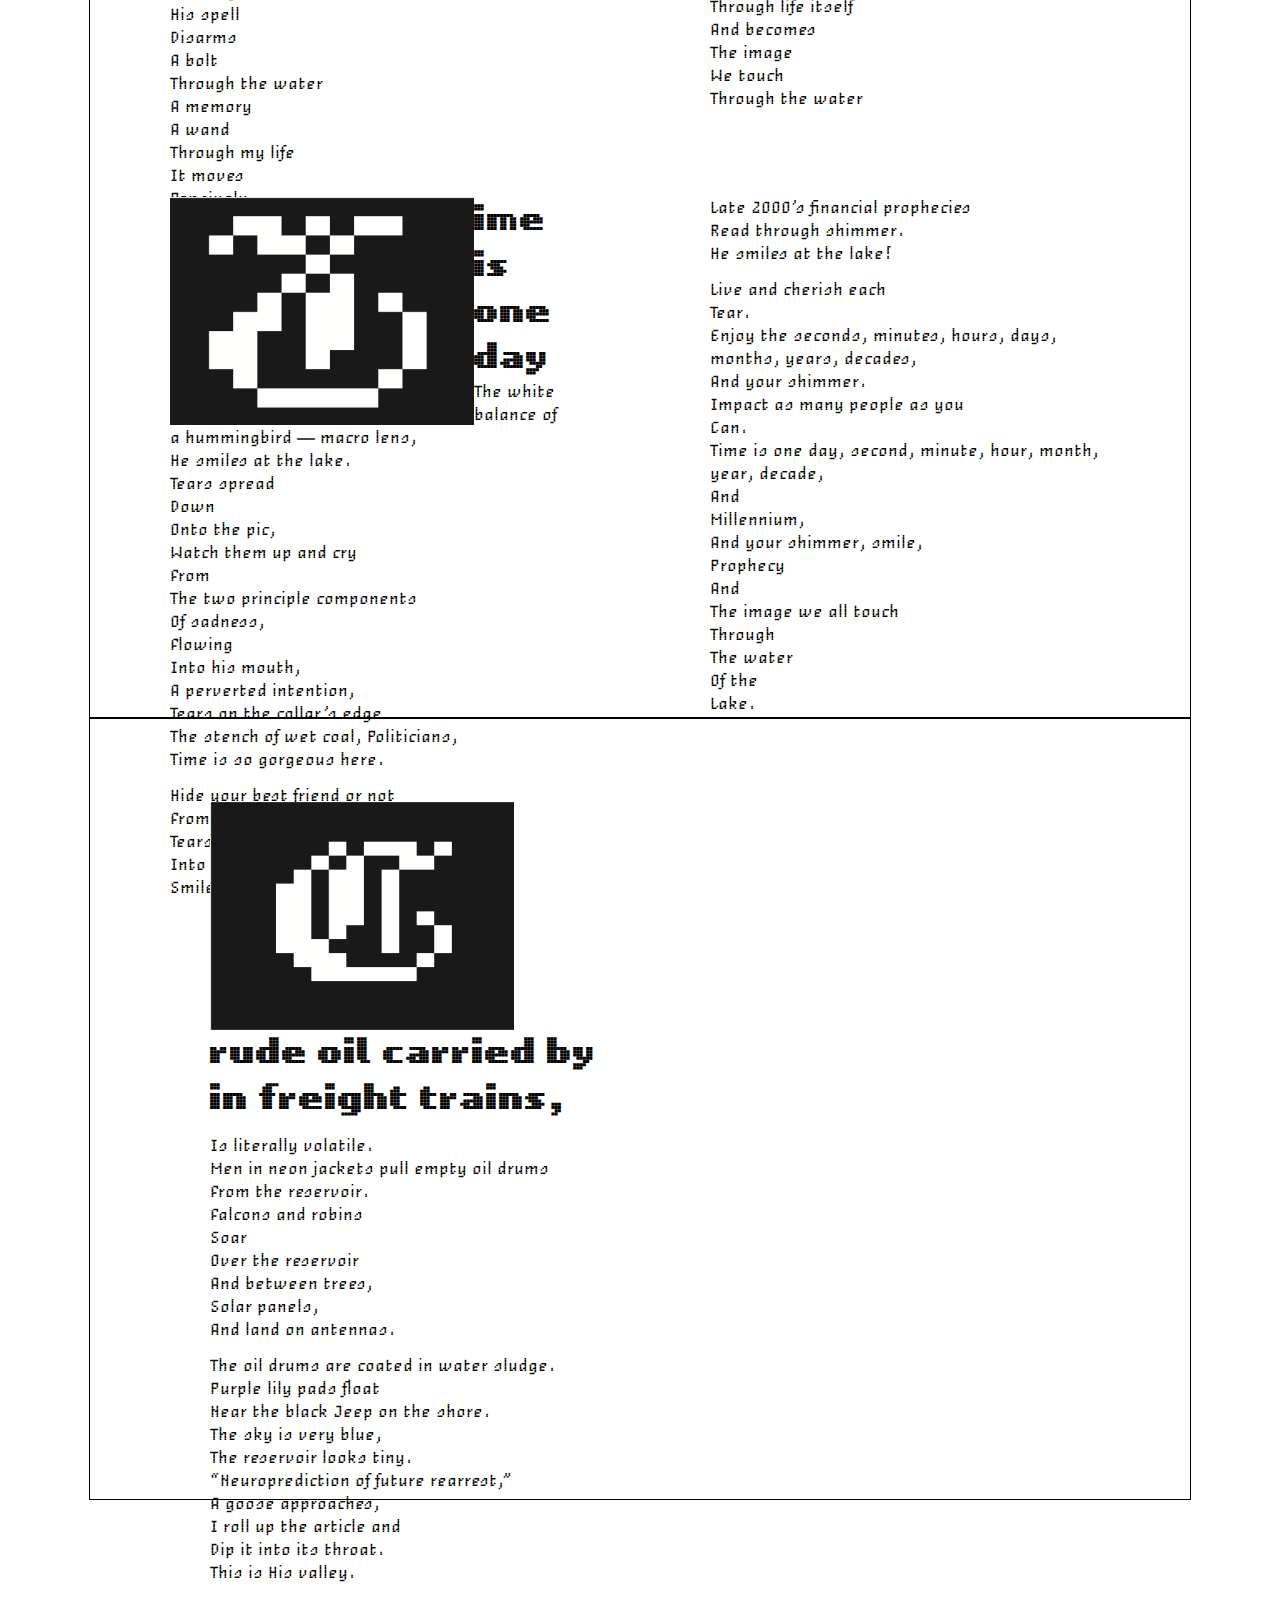
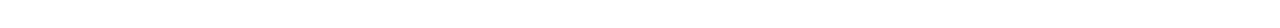
==== commit 799db9d2: "wrapped the big fancy text" ====
--- a/index.html
+++ b/index.html
@@ -30,7 +30,7 @@
                 <div class="left">
                     <div class="bigbody">
 				<p>
-					<span class="alt"><span class="char">W</span>e remove from the moment</span>
+					<span class="alt"><img src="bigletters/w.png" style="width:304px;height:228px;float:left;">e remove from the moment</span>
 					<br>images as plentiful as 
 					<br>grains of sand on the shore.
 				</p>
@@ -49,7 +49,7 @@
                     </div>
                 <div class="right">
 				<p>
-					<span class="alt"><span class="char">W</span>e remove from the image</span>
+					<span class="alt"><img src="bigletters/w.png" style="width:304px;height:228px;float:left;">e remove from the image</span>
 					<br>symbols as plentiful as 
 					<br>atoms in a grain of sand
 				</p>
@@ -65,7 +65,7 @@
 					<br>dissolved into the tide
 				</p>
 				<p>
-					<span class="alt"><span class="char">W</span>e remove from the moment</span>
+					<span class="alt"><img src="bigletters/w.png" style="width:304px;height:228px;float:left;">e remove from the moment</span>
 					<br>memories as plentiful as 
 					<br>pics of the shoreline.
 				</p>
@@ -142,7 +142,7 @@
 			<div class="page" id="4">
                 <div class="left">
 				<p>
-					<span class="alt"><span class="char">T</span>he image</span>
+					<span class="alt"><img src="bigletters/T.png" style="width:304px;height:228px;float:left;">he image</span>
 					<br>We touch
 					<br>Through the water
 					<br>A foot
@@ -197,7 +197,7 @@
 			<div class="page" id="5">
                 <div class="left">
 				<p>
-					<span class="alt"><span class="char">T</span>ime is one day</span>
+					<span class="alt"><img src="bigletters/t2.png" style="width:304px;height:228px;float:left;">ime is one day</span>
 					<br>The white balance of a hummingbird — macro lens, 
 					<br>He smiles at the lake.
 					<br>Tears spread
@@ -252,7 +252,7 @@
 			<div class="page" id="6">
                 <div class="right">
 				<p> <span class="alt">
-					<span class="char">C</span>rude oil carried by
+					<img src="bigletters/c.png" style="width:304px;height:228px;float:left;">rude oil carried by
 					<br>in freight trains,
 				</span> </p>
 				<p>
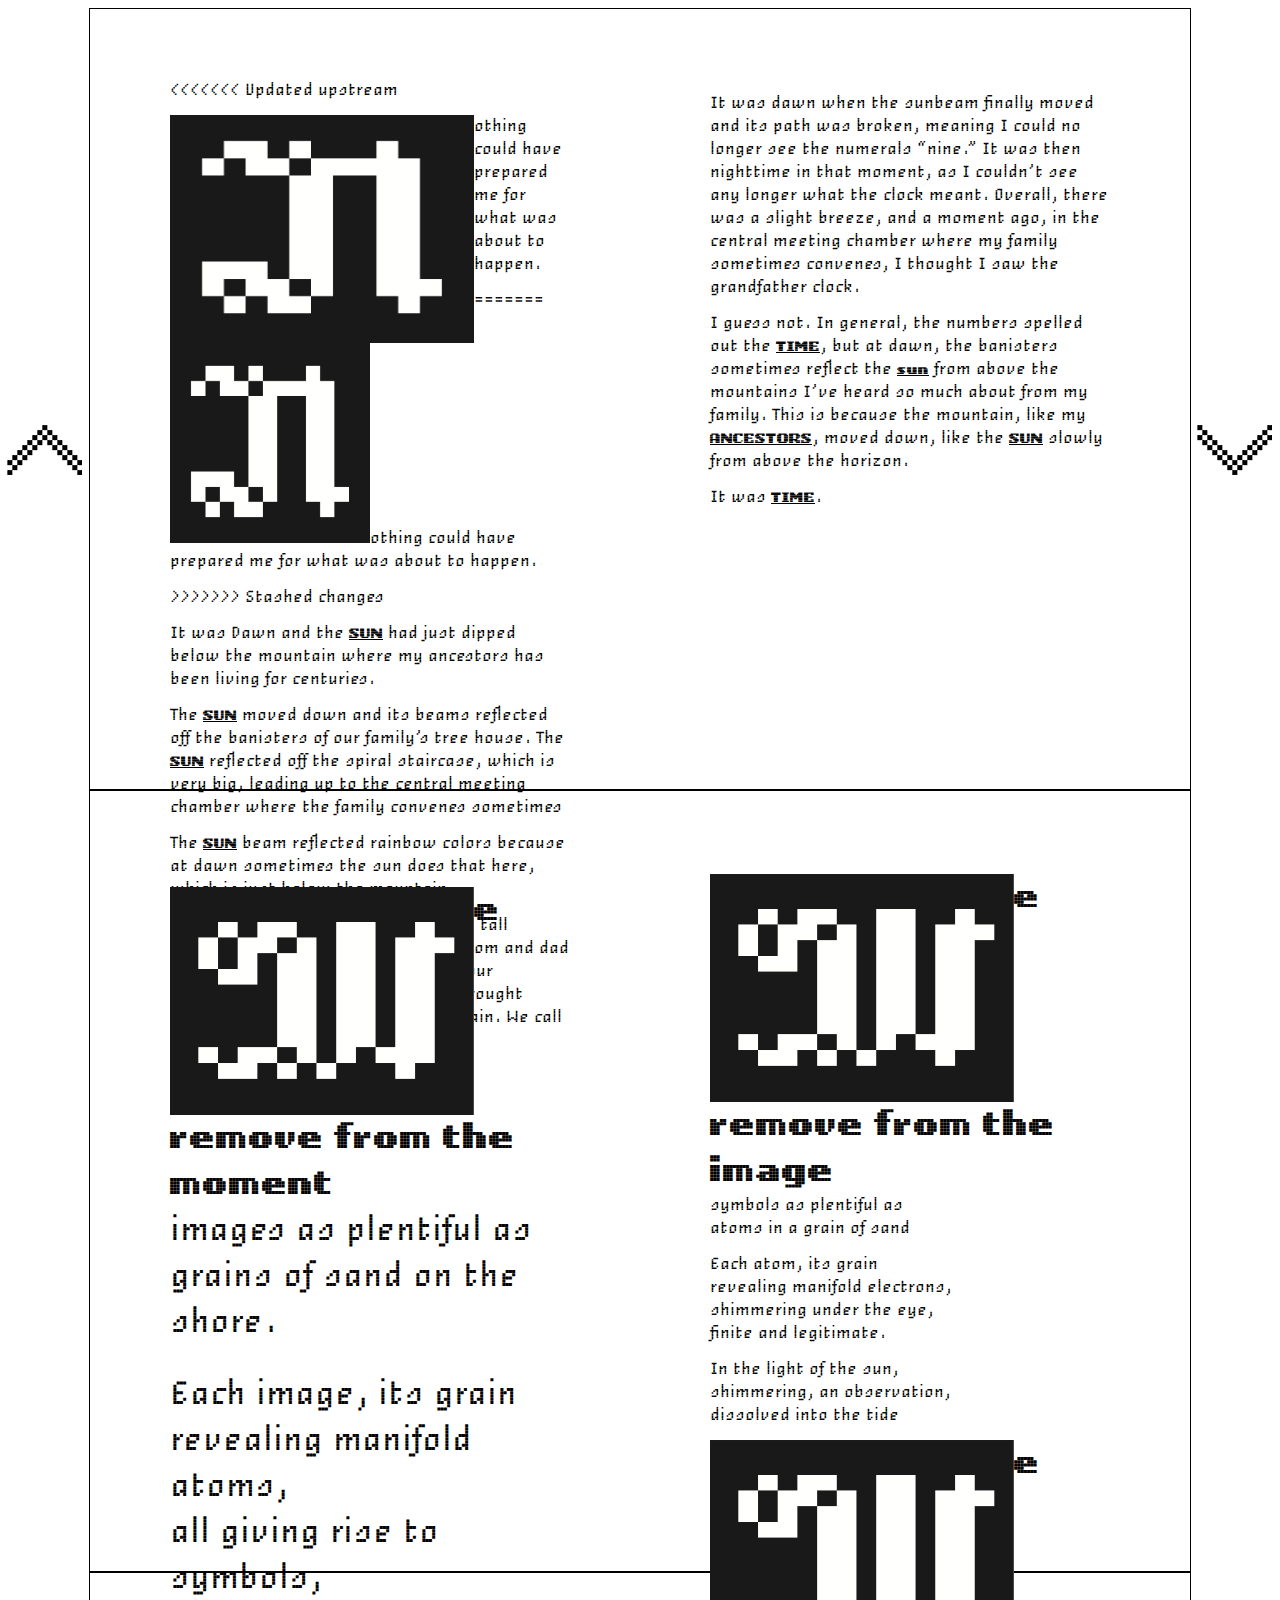
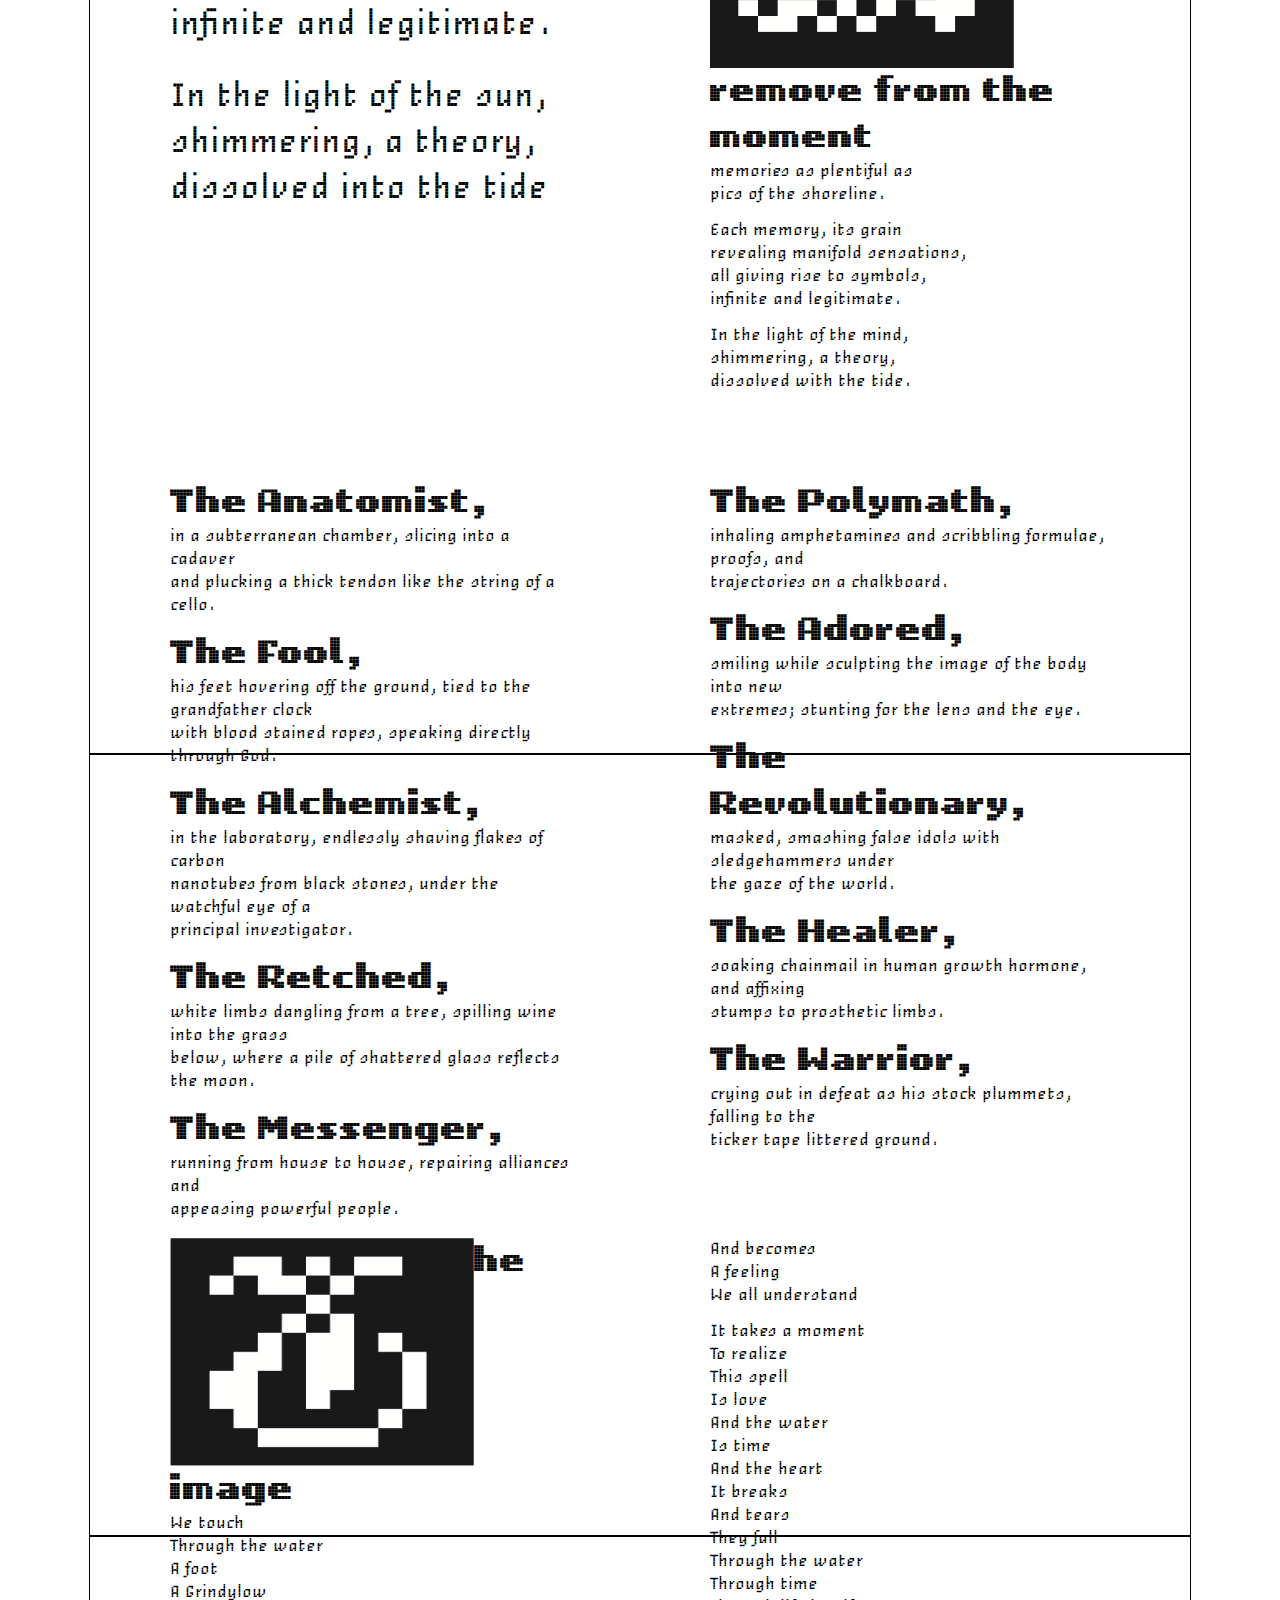
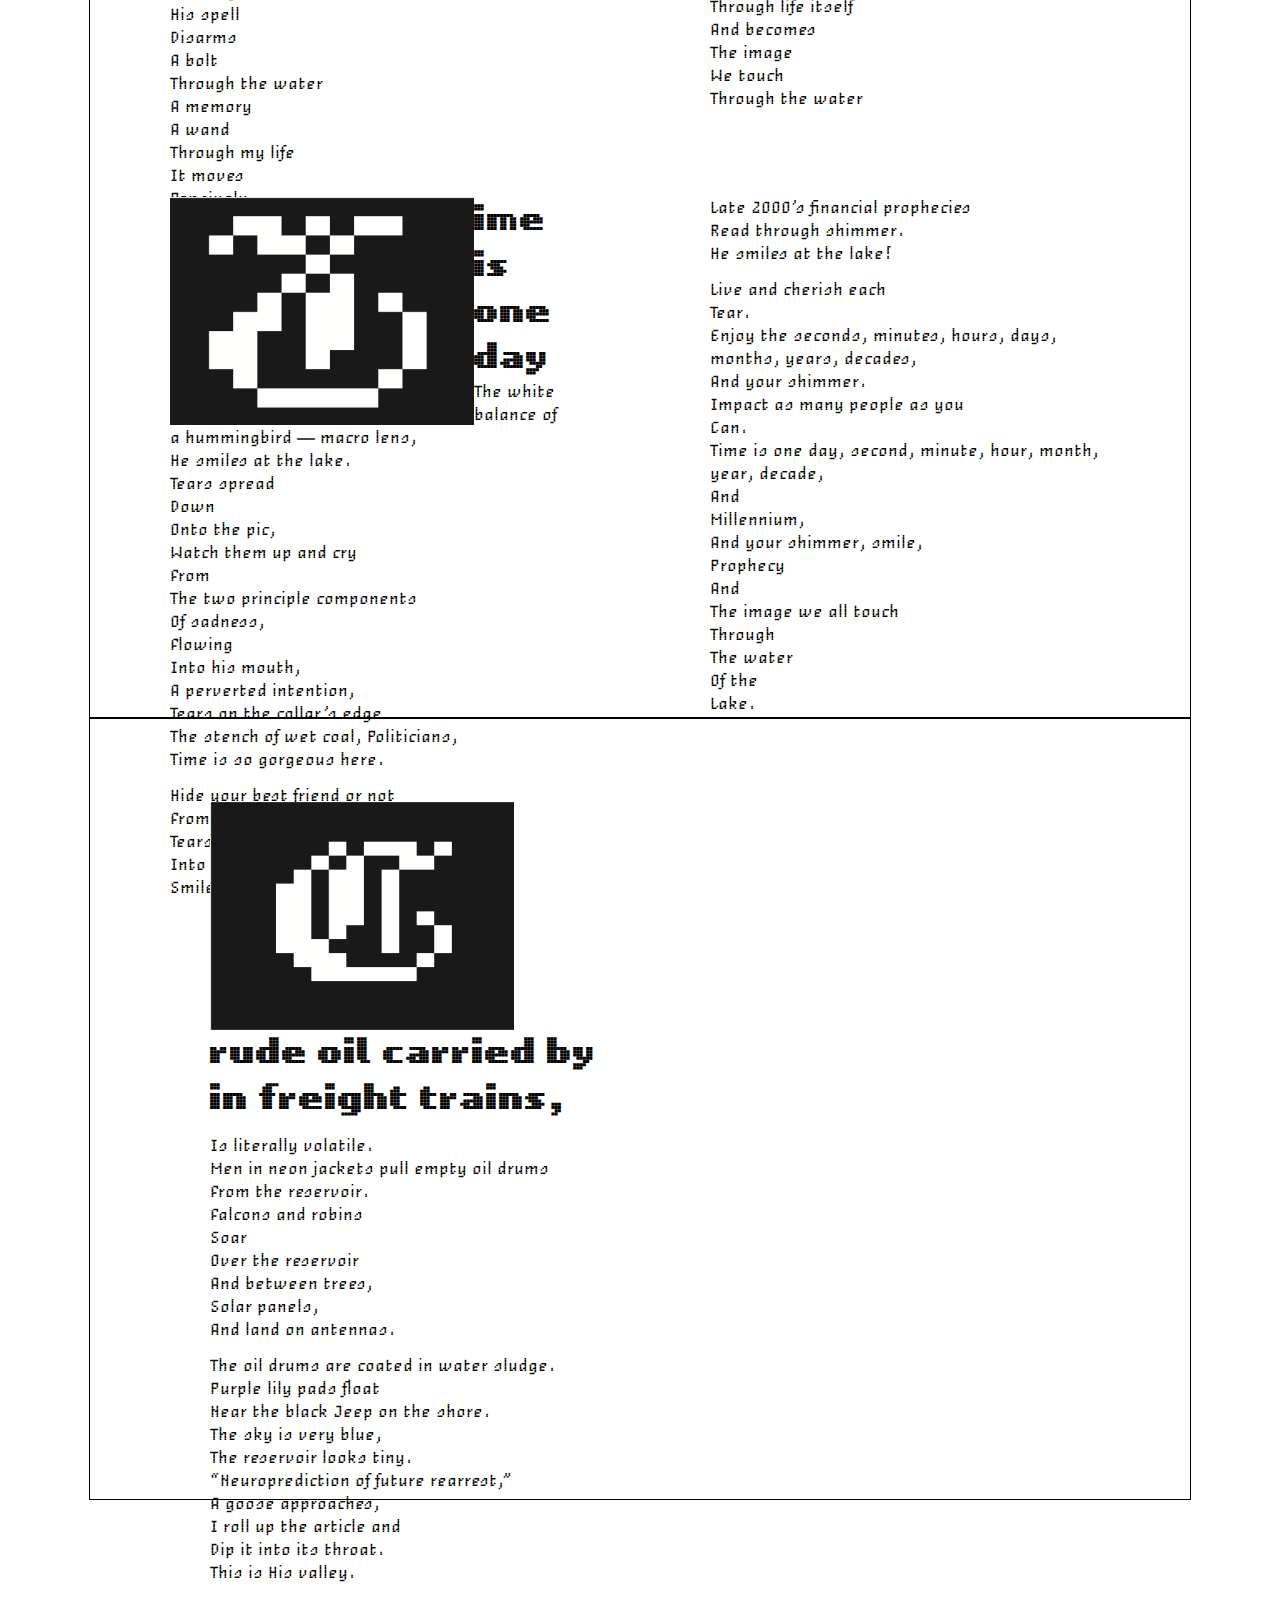
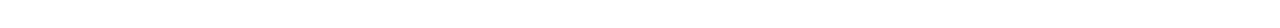
==== commit 25a88521: "d" ====
--- a/index.html
+++ b/index.html
@@ -13,8 +13,12 @@
 		<div class="container">
 			<div class="page" id="1">
                     <div class="left">
+<<<<<<< Updated upstream
 				<p>
                     <img src="bigletters/n.png" style="width:304px;height:228px;float:left;">othing could have prepared me for what was about to happen.</p>
+=======
+				<p><img src="bigletters/n.png" style="width:200px;height:200px">othing could have prepared me for what was about to happen.</p>
+>>>>>>> Stashed changes
 				<p>It was Dawn and the <span class="sun">SUN</span> had just dipped below the mountain where my ancestors has been living for centuries.</p>
 				<p>The <span class="sun">SUN</span> moved down and its beams reflected off the banisters of our family’s tree house. The <span class="sun">SUN</span> reflected off the spiral staircase, which is very big, leading up to the central meeting chamber where the family convenes sometimes</p>
 				<p>The <span class="sun">SUN</span> beam reflected rainbow colors because at dawn sometimes the sun does that here, which is just below the mountain.</p>
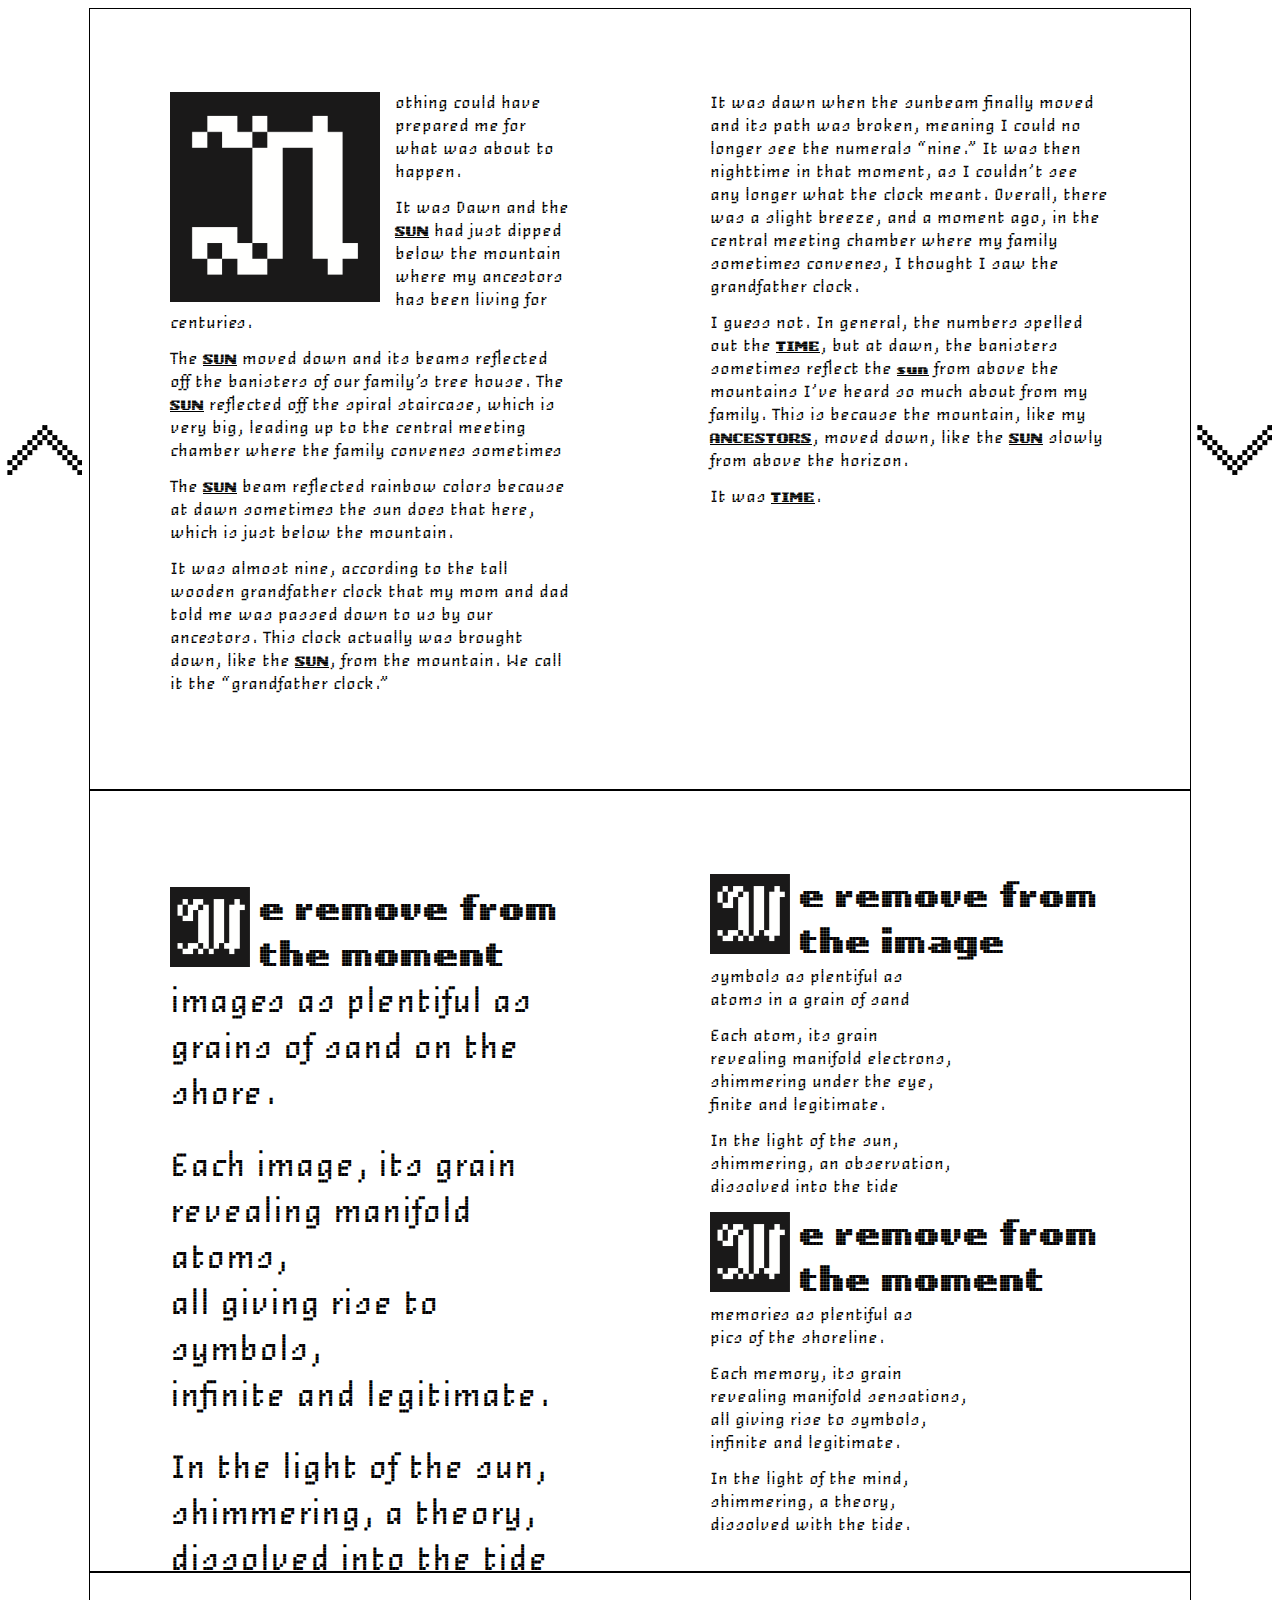
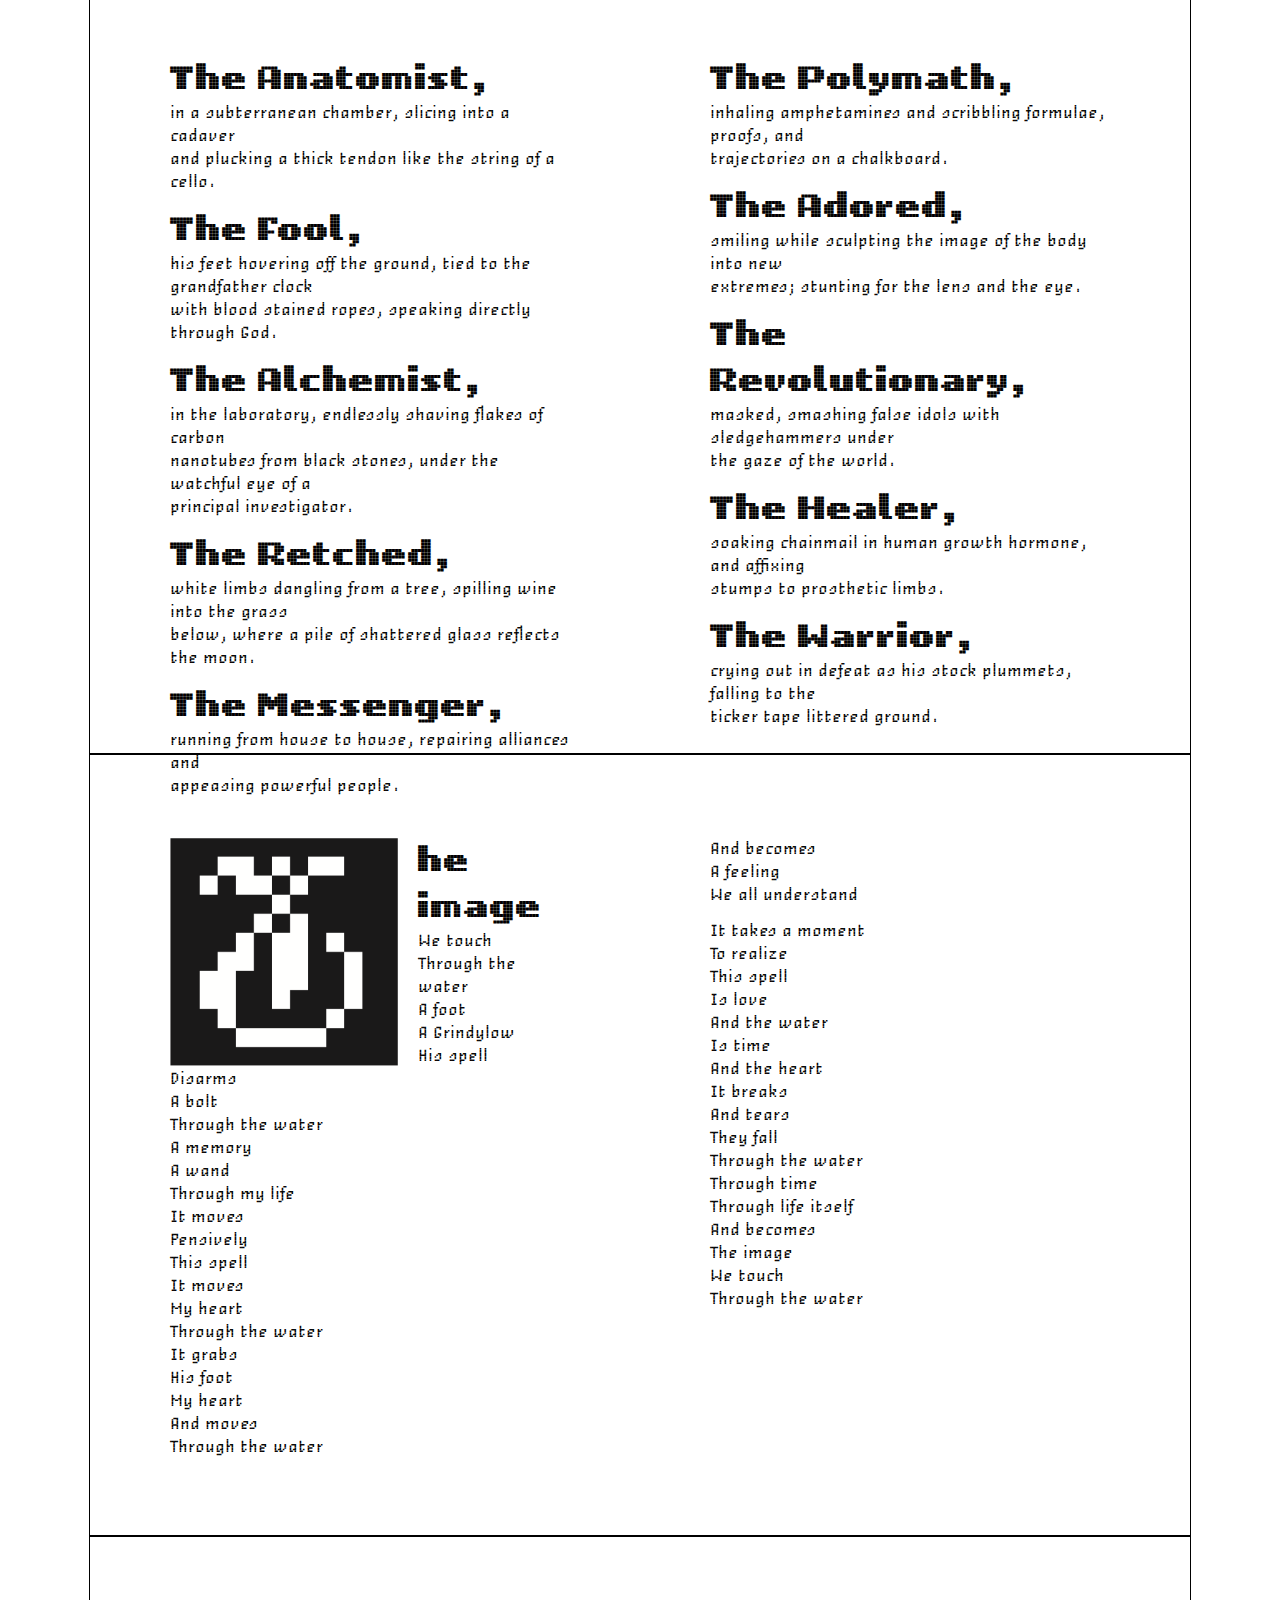
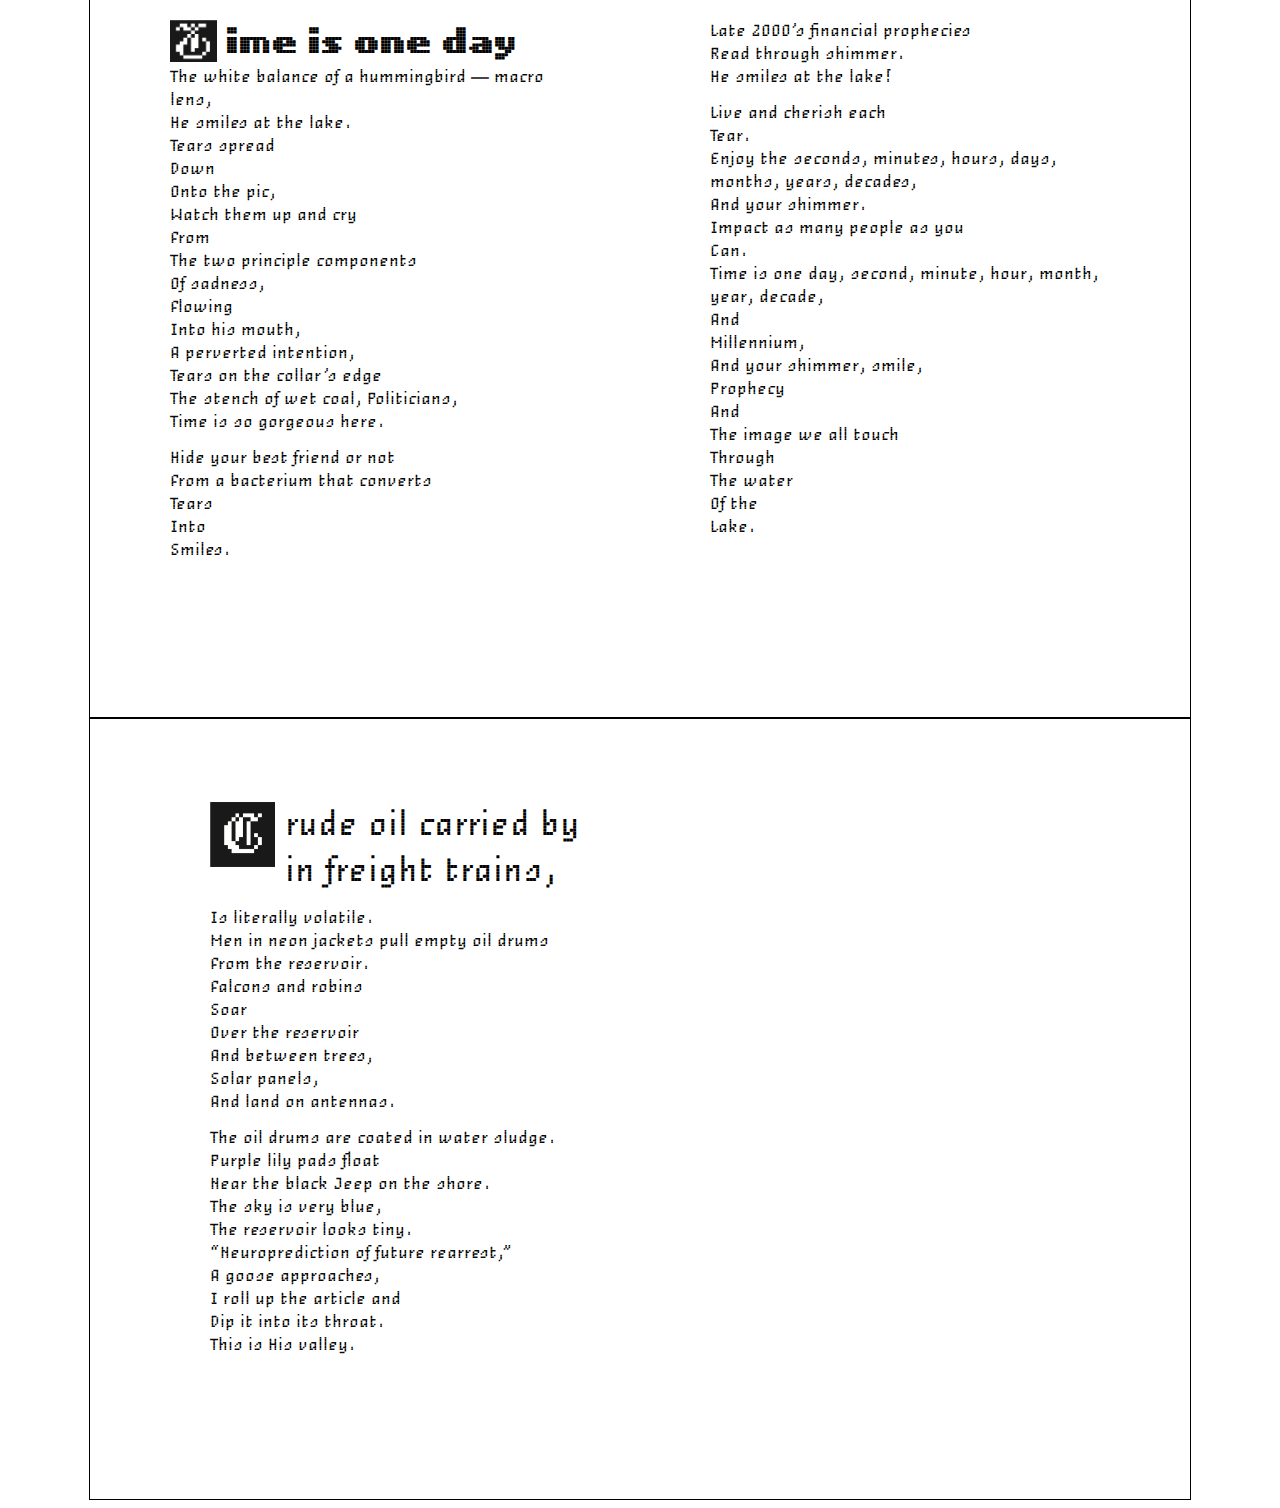
==== commit a5ff4c5d: "ok" ====
--- a/index.html
+++ b/index.html
@@ -13,12 +13,8 @@
 		<div class="container">
 			<div class="page" id="1">
                     <div class="left">
-<<<<<<< Updated upstream
-				<p>
-                    <img src="bigletters/n.png" style="width:304px;height:228px;float:left;">othing could have prepared me for what was about to happen.</p>
-=======
-				<p><img src="bigletters/n.png" style="width:200px;height:200px">othing could have prepared me for what was about to happen.</p>
->>>>>>> Stashed changes
+				<p>
+                    <img src="bigletters/n.png" style="width:210px;height:210px;float:left;padding-right:15px">othing could have prepared me for what was about to happen.</p>
 				<p>It was Dawn and the <span class="sun">SUN</span> had just dipped below the mountain where my ancestors has been living for centuries.</p>
 				<p>The <span class="sun">SUN</span> moved down and its beams reflected off the banisters of our family’s tree house. The <span class="sun">SUN</span> reflected off the spiral staircase, which is very big, leading up to the central meeting chamber where the family convenes sometimes</p>
 				<p>The <span class="sun">SUN</span> beam reflected rainbow colors because at dawn sometimes the sun does that here, which is just below the mountain.</p>
@@ -34,7 +30,7 @@
                 <div class="left">
                     <div class="bigbody">
 				<p>
-					<span class="alt"><img src="bigletters/w.png" style="width:304px;height:228px;float:left;">e remove from the moment</span>
+					<span class="alt"><img src="bigletters/w.png" style="width:80px;height:80px;float:left;padding-right:10px">e remove from the moment</span>
 					<br>images as plentiful as 
 					<br>grains of sand on the shore.
 				</p>
@@ -53,7 +49,7 @@
                     </div>
                 <div class="right">
 				<p>
-					<span class="alt"><img src="bigletters/w.png" style="width:304px;height:228px;float:left;">e remove from the image</span>
+					<span class="alt"><img src="bigletters/w.png" style="width:80px;height:80px;float:left;padding-right:10px">e remove from the image</span>
 					<br>symbols as plentiful as 
 					<br>atoms in a grain of sand
 				</p>
@@ -69,7 +65,7 @@
 					<br>dissolved into the tide
 				</p>
 				<p>
-					<span class="alt"><img src="bigletters/w.png" style="width:304px;height:228px;float:left;">e remove from the moment</span>
+					<span class="alt"><img src="bigletters/w.png" style="width:80px;height:80px;float:left;padding-right:10px">e remove from the moment</span>
 					<br>memories as plentiful as 
 					<br>pics of the shoreline.
 				</p>
@@ -146,7 +142,7 @@
 			<div class="page" id="4">
                 <div class="left">
 				<p>
-					<span class="alt"><img src="bigletters/T.png" style="width:304px;height:228px;float:left;">he image</span>
+					<span class="alt"><img src="bigletters/T.png" style="width:228px;height:228px;float:left;padding-right:20px">he image</span>
 					<br>We touch
 					<br>Through the water
 					<br>A foot
@@ -201,7 +197,7 @@
 			<div class="page" id="5">
                 <div class="left">
 				<p>
-					<span class="alt"><img src="bigletters/t2.png" style="width:304px;height:228px;float:left;">ime is one day</span>
+					<span class="alt"><img src="bigletters/t2.png" style="width:47px;height:42px;float:left;padding-right:10px;padding-bottom:0px">ime is one day</span>
 					<br>The white balance of a hummingbird — macro lens, 
 					<br>He smiles at the lake.
 					<br>Tears spread
@@ -255,8 +251,8 @@
             </div>
 			<div class="page" id="6">
                 <div class="right">
-				<p> <span class="alt">
-					<img src="bigletters/c.png" style="width:304px;height:228px;float:left;">rude oil carried by
+				<p> <span class="bigbody">
+					<img src="bigletters/c.png" style="width:65px;height:65px;float:left;padding-right:10px">rude oil carried by
 					<br>in freight trains,
 				</span> </p>
 				<p>
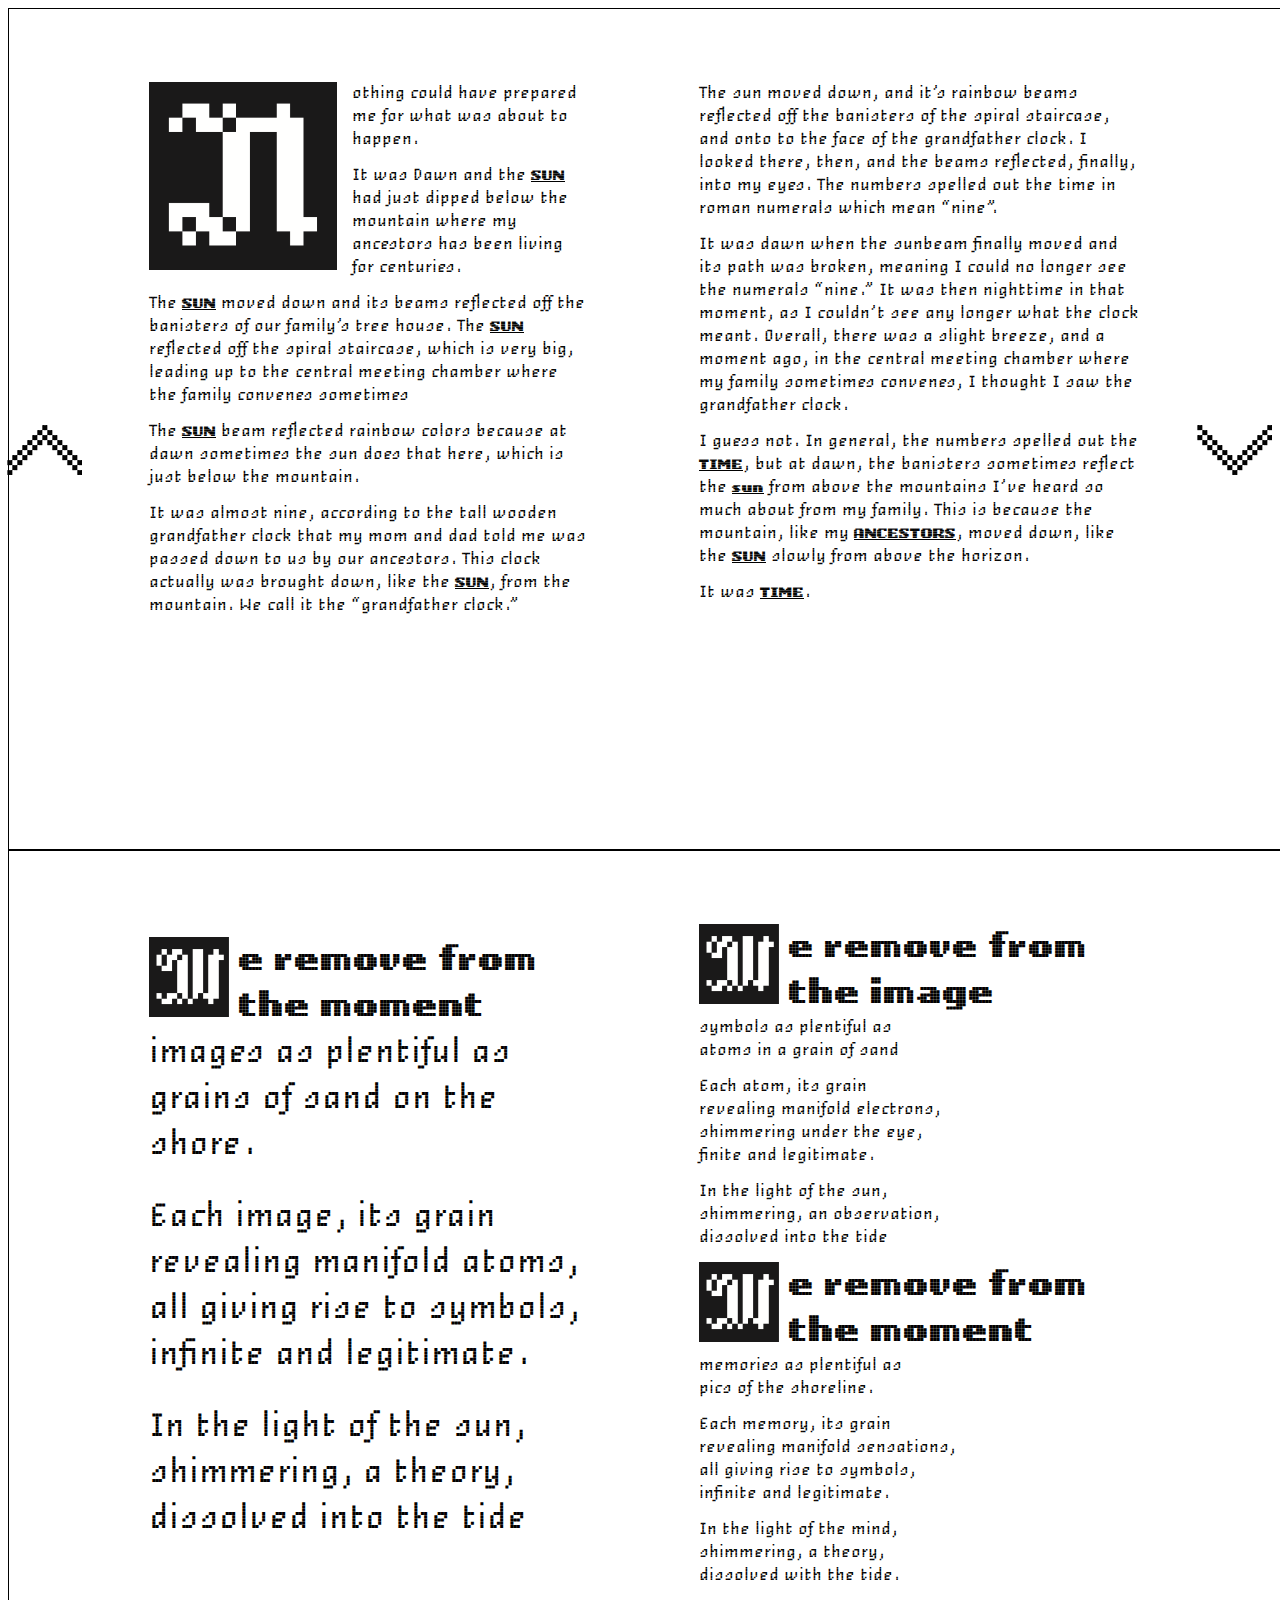
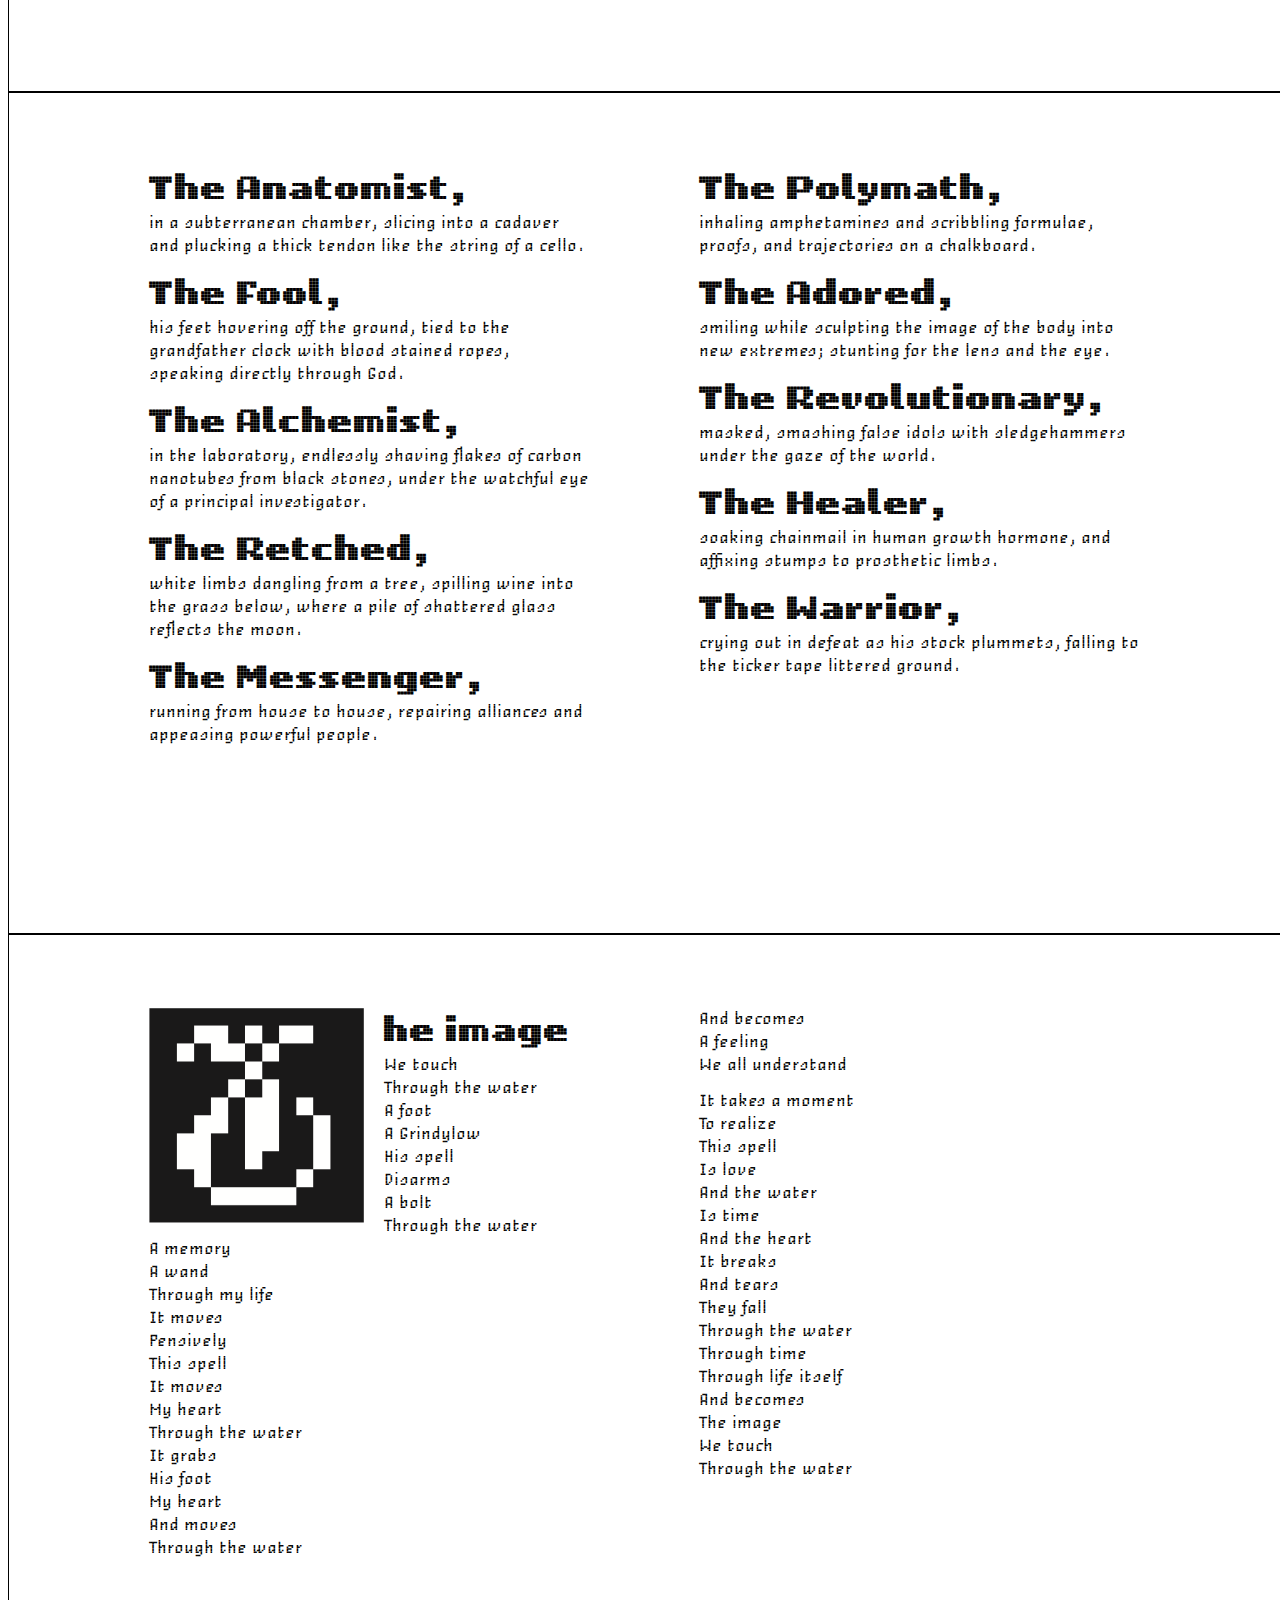
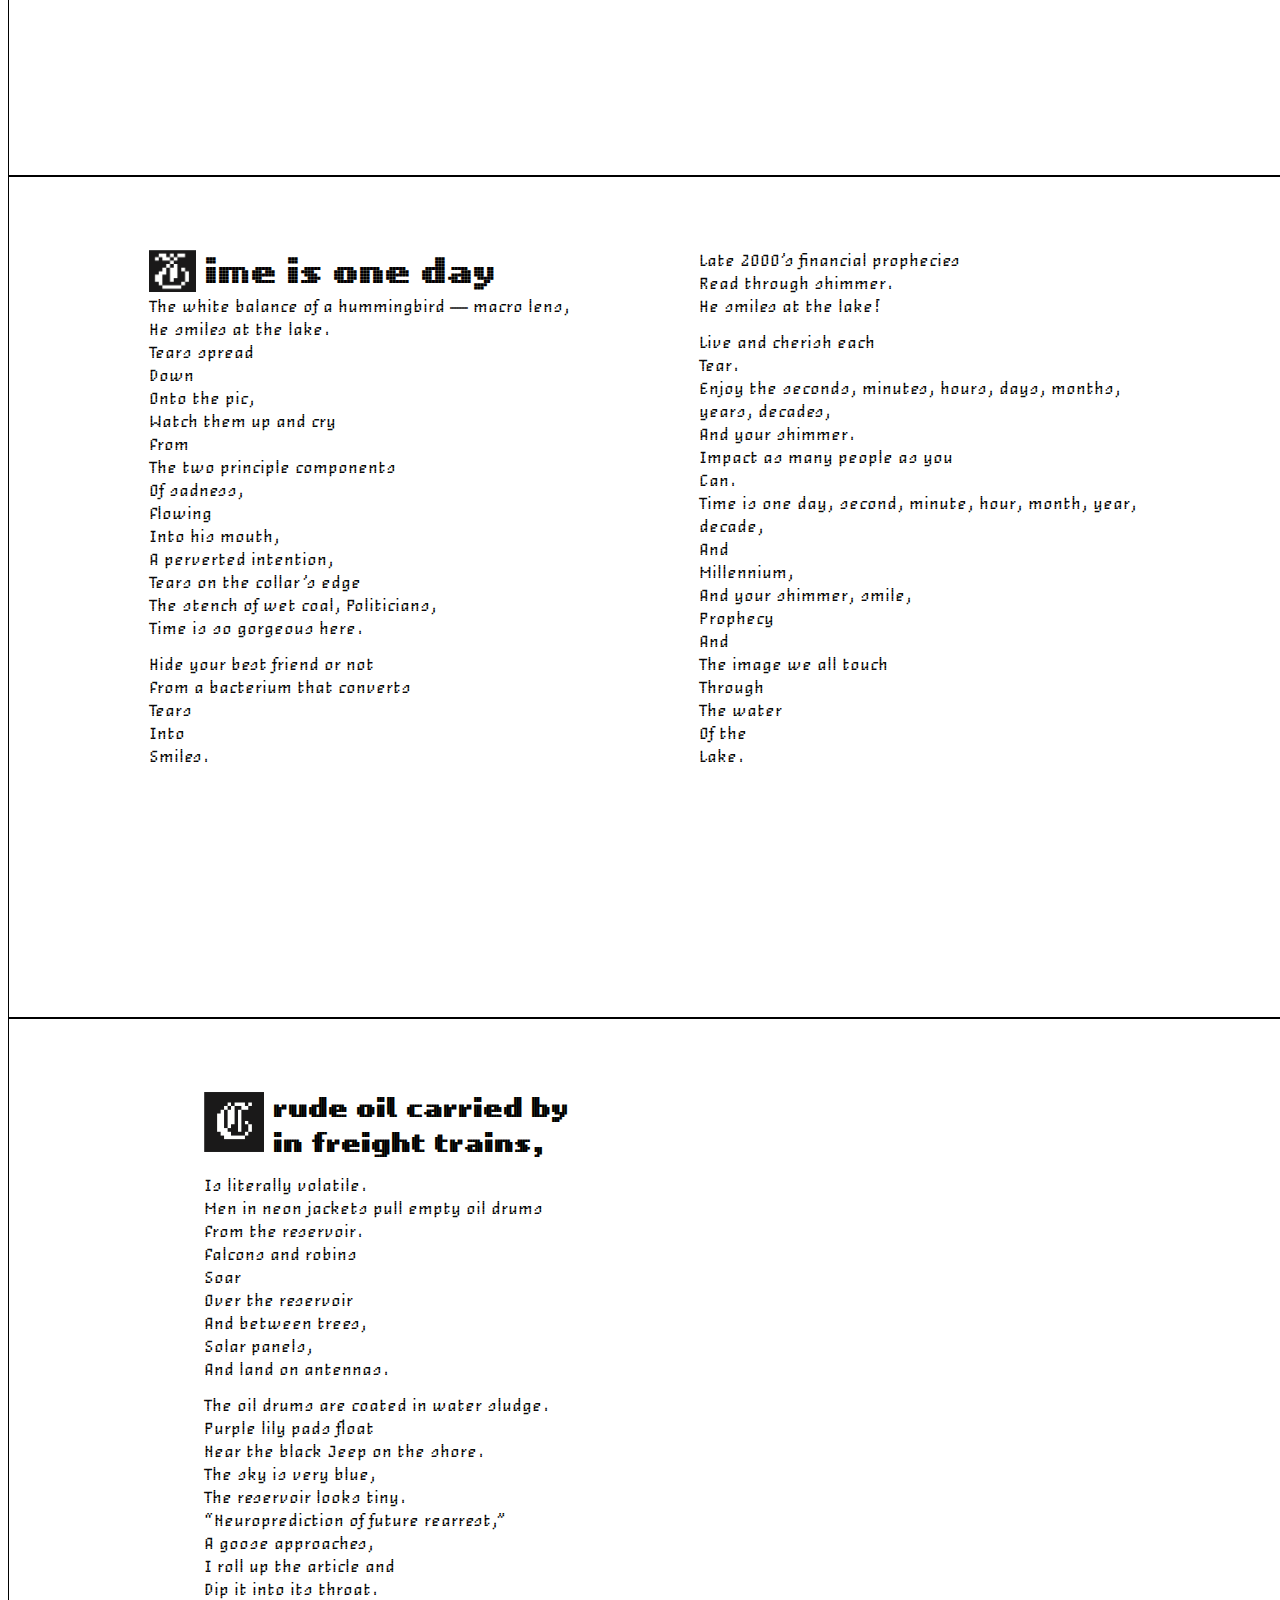
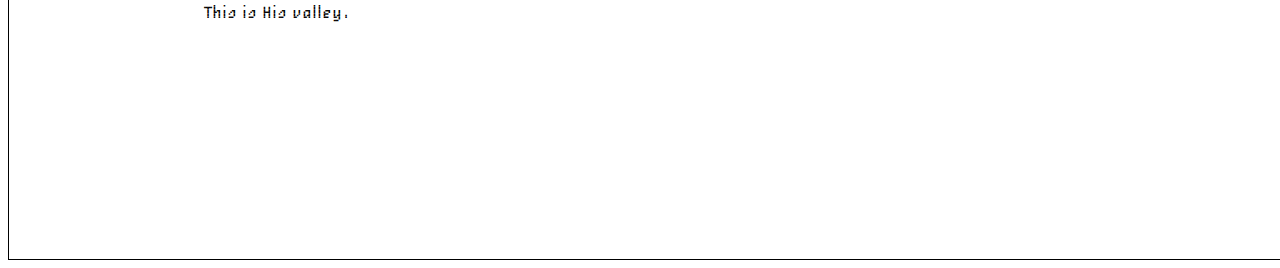
==== commit 31ed92b5: "DONE" ====
--- a/index.html
+++ b/index.html
@@ -14,13 +14,14 @@
 			<div class="page" id="1">
                     <div class="left">
 				<p>
-                    <img src="bigletters/n.png" style="width:210px;height:210px;float:left;padding-right:15px">othing could have prepared me for what was about to happen.</p>
+                    <img src="bigletters/n.png" style="width:188px;height:188px;float:left;padding-right:15px">othing could have prepared me for what was about to happen.</p>
 				<p>It was Dawn and the <span class="sun">SUN</span> had just dipped below the mountain where my ancestors has been living for centuries.</p>
 				<p>The <span class="sun">SUN</span> moved down and its beams reflected off the banisters of our family’s tree house. The <span class="sun">SUN</span> reflected off the spiral staircase, which is very big, leading up to the central meeting chamber where the family convenes sometimes</p>
 				<p>The <span class="sun">SUN</span> beam reflected rainbow colors because at dawn sometimes the sun does that here, which is just below the mountain.</p>
 				<p>It was almost nine, according to the tall wooden grandfather clock that my mom and dad told me was passed down to us by our ancestors. This clock actually was brought down, like the <span class="sun">SUN</span>, from the mountain. We call it the “grandfather clock.”</p>   
             </div>
                 <div class="right">
+                    <p>The sun moved down, and it’s rainbow beams reflected off the banisters of the spiral staircase, and onto to the face of the grandfather clock. I looked there, then, and the beams reflected, finally, into my eyes. The numbers spelled out the time in roman numerals which mean “nine”.</p>
 				<p>It was dawn when the sunbeam finally moved and its path was broken, meaning I could no longer see the numerals “nine.” It was then nighttime in that moment, as I couldn’t see any longer what the clock meant. Overall, there was a slight breeze, and a moment ago, in the central meeting chamber where my family sometimes convenes, I thought I saw the grandfather clock.</p>
 				<p>I guess not. In general, the numbers spelled out the <span class="time">TIME</span>, but at dawn, the banisters sometimes reflect the <span class="sun">sun</span> from above the mountains I’ve heard so much about from my family. This is because the mountain, like my <span class="ancestors">ANCESTORS</span>, moved down, like the <span class="sun">SUN</span> slowly from above the horizon.</p>
 				<p>It was <span class="time">TIME</span>.</p>
@@ -91,58 +92,48 @@
 				</p>
 				<p>
 					<span class="alt">The Fool,</span>
-					<br>his feet hovering off the ground, tied to the grandfather clock 
-					<br>with blood stained ropes, speaking directly through God.
+					<br>his feet hovering off the ground, tied to the grandfather clock with blood stained ropes, speaking directly through God.
 				</p>
 				<p>
 					<span class="alt">The Alchemist,</span>
-					<br>in the laboratory, endlessly shaving flakes of carbon 
-					<br>nanotubes from black stones, under the watchful eye of a 
-					<br>principal investigator.
+					<br>in the laboratory, endlessly shaving flakes of carbon nanotubes from black stones, under the watchful eye of a principal investigator.
 				</p>
 				<p>
 					<span class="alt">The Retched,</span>
-					<br>white limbs dangling from a tree, spilling wine into the grass 
-					<br>below, where a pile of shattered glass reflects the moon.
+					<br>white limbs dangling from a tree, spilling wine into the grass below, where a pile of shattered glass reflects the moon.
 				</p>
 				<p>
 					<span class="alt">The Messenger,</span>
-					<br>running from house to house, repairing alliances and 
-					<br>appeasing powerful people.
+					<br>running from house to house, repairing alliances and appeasing powerful people.
 				</p>
 			</div>
 			<div class="right">
 				<p>
 					<span class="alt">The Polymath,</span>
-					<br>inhaling amphetamines and scribbling formulae, proofs, and 
-					<br>trajectories on a chalkboard.
+					<br>inhaling amphetamines and scribbling formulae, proofs, and trajectories on a chalkboard.
 				</p>
 				<p>
 					<span class="alt">The Adored,</span>
-					<br>smiling while sculpting the image of the body into new 
-					<br>extremes; stunting for the lens and the eye.
+					<br>smiling while sculpting the image of the body into new extremes; stunting for the lens and the eye.
 				</p>
 				<p>
 					<span class="alt">The Revolutionary,</span>
-					<br>masked, smashing false idols with sledgehammers under 
-					<br>the gaze of the world.
+					<br>masked, smashing false idols with sledgehammers under the gaze of the world.
 				</p>
 				<p>
 					<span class="alt">The Healer,</span>
-					<br>soaking chainmail in human growth hormone, and affixing 
-					<br>stumps to prosthetic limbs.
+					<br>soaking chainmail in human growth hormone, and affixing stumps to prosthetic limbs.
 				</p>
 				<p>
 					<span class="alt">The Warrior,</span>
-					<br>crying out in defeat as his stock plummets, falling to the 
-					<br>ticker tape littered ground.
+					<br>crying out in defeat as his stock plummets, falling to the ticker tape littered ground.
 				</p>
 			</div>
             </div>    
 			<div class="page" id="4">
                 <div class="left">
 				<p>
-					<span class="alt"><img src="bigletters/T.png" style="width:228px;height:228px;float:left;padding-right:20px">he image</span>
+					<span class="alt"><img src="bigletters/T.png" style="width:215px;height:215px;float:left;padding-right:20px">he image</span>
 					<br>We touch
 					<br>Through the water
 					<br>A foot
@@ -251,8 +242,8 @@
             </div>
 			<div class="page" id="6">
                 <div class="right">
-				<p> <span class="bigbody">
-					<img src="bigletters/c.png" style="width:65px;height:65px;float:left;padding-right:10px">rude oil carried by
+				<p> 
+					<img src="bigletters/c.png" style="width:60px;height:60px;float:left;padding-right:10px"><span class="charalt">rude oil carried by
 					<br>in freight trains,
 				</span> </p>
 				<p>
--- a/css/style.css
+++ b/css/style.css
@@ -39,6 +39,11 @@
     font-size: 13px;
 }
 
+.charalt {
+	font-family: 'Unibody Black';
+    font-size: 20px;
+}
+
 .bigbody {
 	font-family: 'Unibody';
     font-size: 26px;
@@ -67,12 +72,12 @@
 }
 
 .page {
-    padding-top: 40px;
-    padding-right: 50px;
-    padding-bottom: 40px;
-    padding-left: 50px;
+    padding-top: 60px;
+    padding-right: 40px;
+    padding-bottom: 80px;
+    padding-left: 140px;
     border: 1px solid black;
-    width: 1000px;
+    width: 1100px;
     height: 700px;
     margin: 0 auto;
 }
@@ -80,16 +85,16 @@
 .left {
     float: left;
     width: 40%;
-    padding: 3%;
-    padding-right: 7%;
+    padding: 0%;
+    padding-right: 5%;
     height: 300px;
 }
 
 .right {
     float: left;
     width: 40%;
-    padding: 3%;
-    padding-left: 7%;
+    padding: 0%;
+    padding-left: 5%;
 }
 
 #down, #up {
